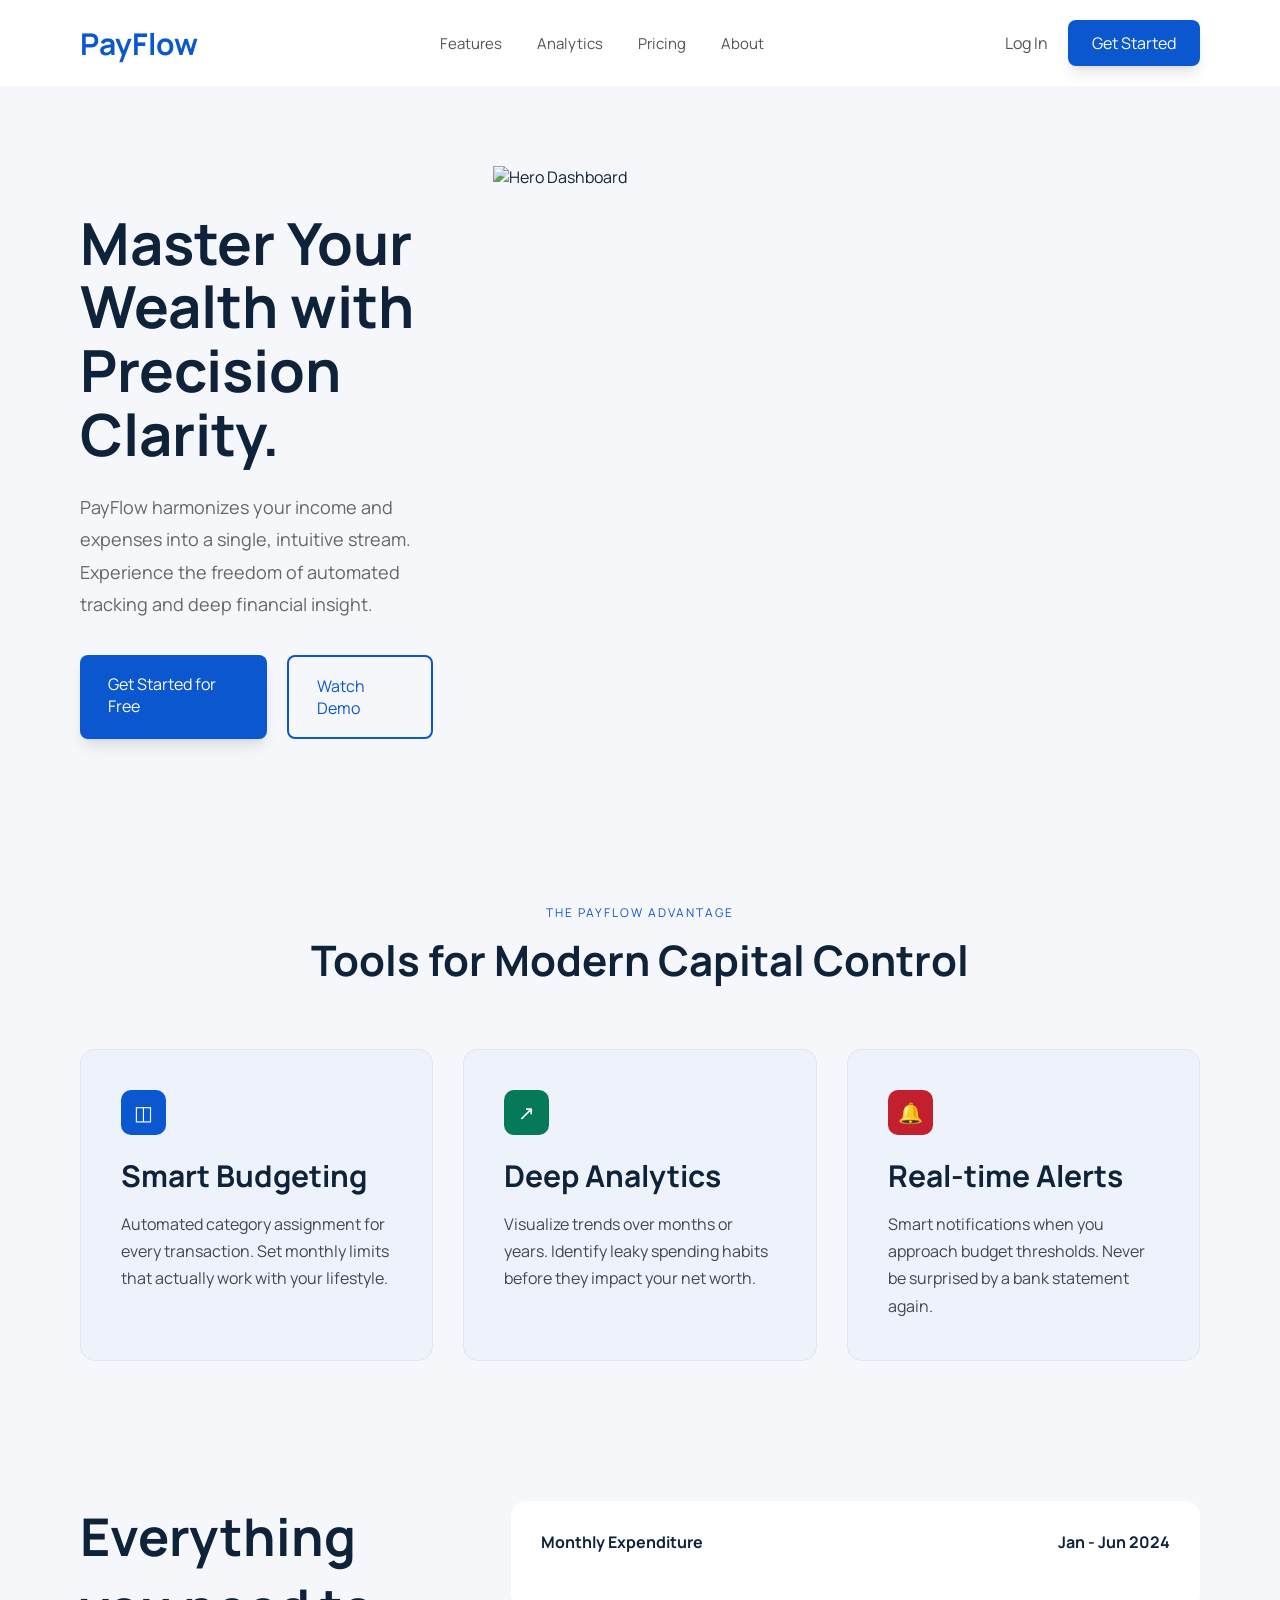
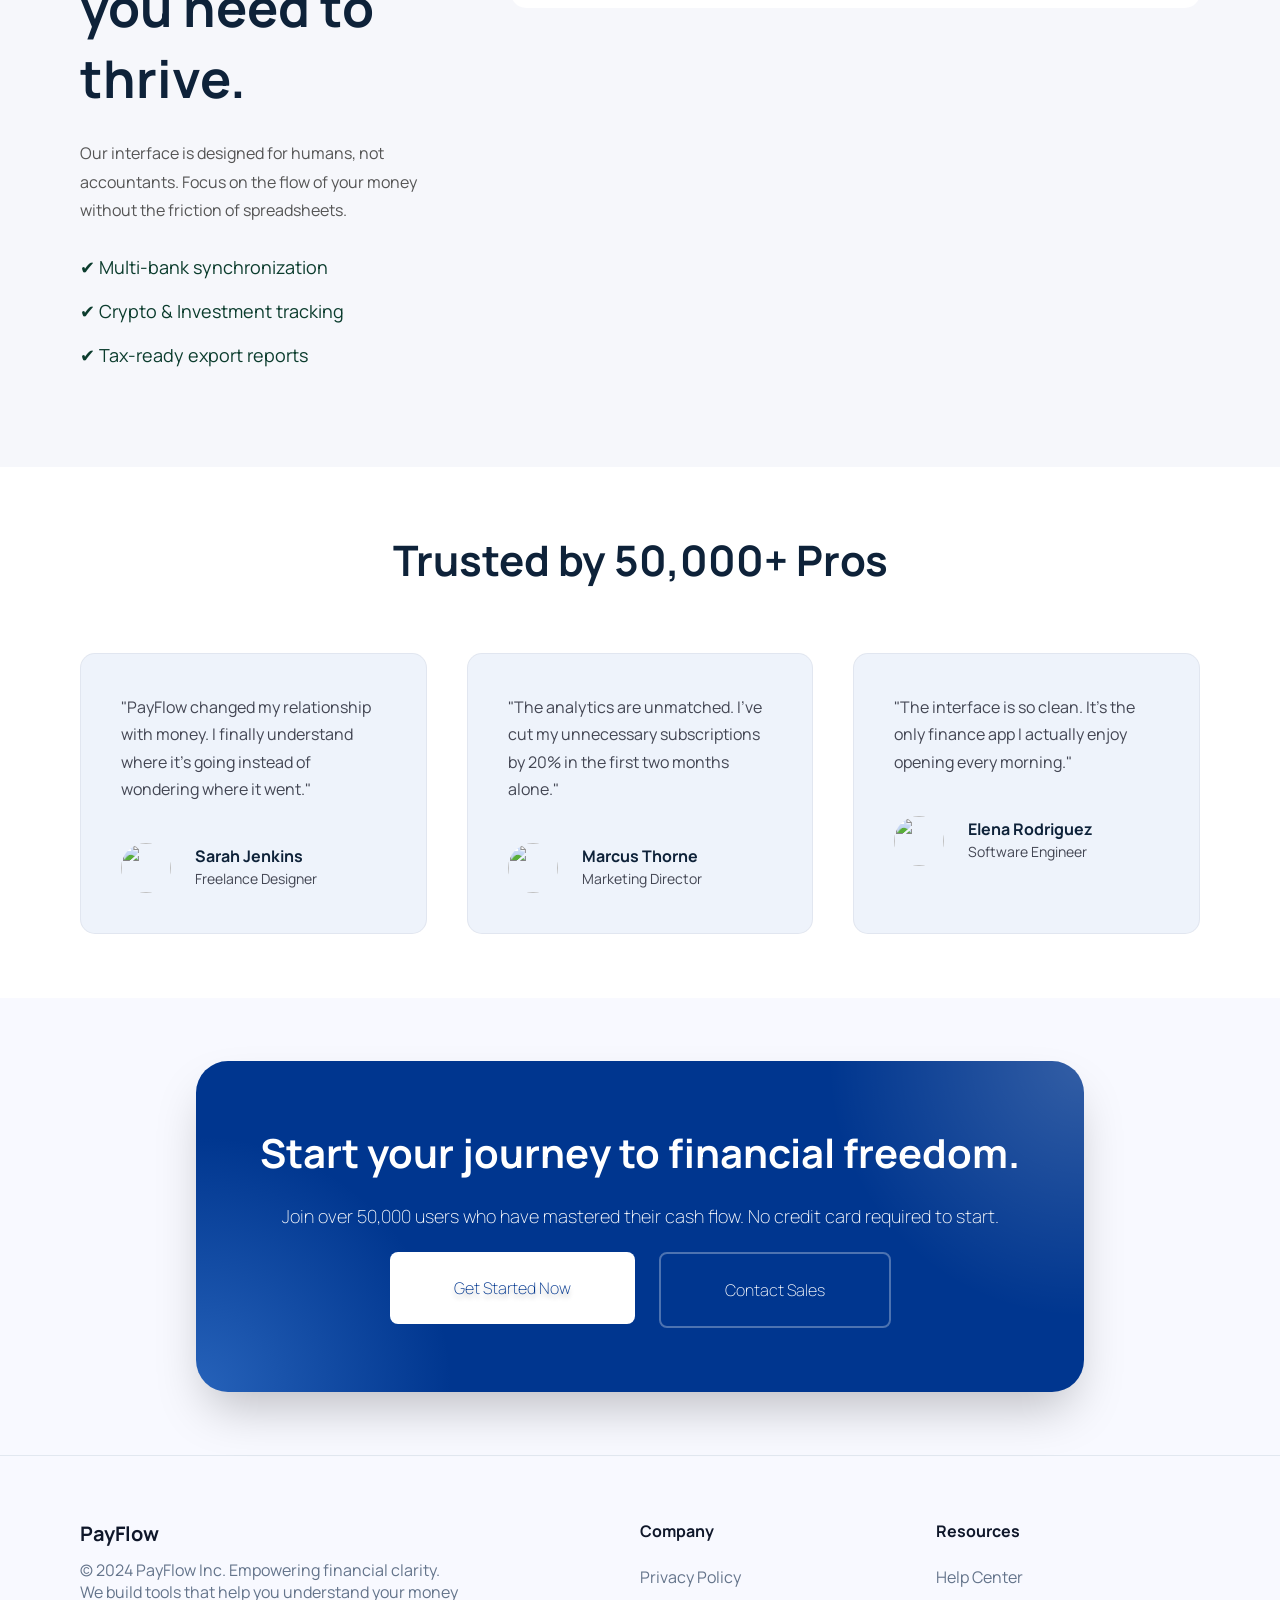
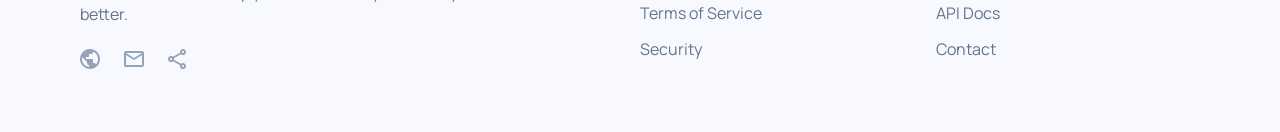
==== index.html @ 1f18a206 "the integration of stock API" ====
<!-- index.html -->
<!doctype html>
<html lang="en">

<head>
    <meta charset="UTF-8" />
    <meta name="viewport" content="width=device-width, initial-scale=1.0" />
    <title>PayFlow</title>
    <link rel="stylesheet" href="style.css" />

    <link rel="preconnect" href="https://fonts.googleapis.com" />
    <link rel="preconnect" href="https://fonts.gstatic.com" crossorigin />
    <link href="https://fonts.googleapis.com/css2?family=Manrope:wght@200..800&display=swap" rel="stylesheet" />
</head>

<body>
    <!-- ================= NAVBAR ================= -->
    <header class="navbar">
        <div class="logo">PayFlow</div>

        <nav class="nav-links">
            <a href="#">Features</a>
            <a href="#">Analytics</a>
            <a href="#">Pricing</a>
            <a href="#">About</a>
        </nav>

        <div class="nav-btns">
            <a href="#" class="login">Log In</a>
            <a href="#" class="btn-primary">Get Started</a>
        </div>
    </header>

    <!-- ================= HERO SECTION ================= -->
    <section class="hero">
        <div class="hero-text">
            <h1>Master Your Wealth with Precision Clarity.</h1>

            <p>
                PayFlow harmonizes your income and expenses into a single, intuitive
                stream. Experience the freedom of automated tracking and deep
                financial insight.
            </p>

            <div class="hero-buttons">
                <a href="#" class="btn-primary large">Get Started for Free</a>
                <a href="#" class="btn-outline large">Watch Demo</a>
            </div>
        </div>
        <img src="./assets/Hero-card.png" alt="Hero Dashboard" />
        <!-- <div class="hero-card">
        <img src="Hero-card.png" alt="Hero Dashboard" />
      </div> -->
    </section>

    <!-- ================= FEATURES ================= -->
    <section class="features-title">
        <p>THE PAYFLOW ADVANTAGE</p>
        <h2>Tools for Modern Capital Control</h2>
    </section>

    <section class="features">
        <div class="card">
            <div class="icon blue">◫</div>
            <h3>Smart Budgeting</h3>
            <p>
                Automated category assignment for every transaction. Set monthly
                limits that actually work with your lifestyle.
            </p>
        </div>

        <div class="card">
            <div class="icon green">↗</div>
            <h3>Deep Analytics</h3>
            <p>
                Visualize trends over months or years. Identify leaky spending habits
                before they impact your net worth.
            </p>
        </div>

        <div class="card">
            <div class="icon red">🔔</div>
            <h3>Real-time Alerts</h3>
            <p>
                Smart notifications when you approach budget thresholds. Never be
                surprised by a bank statement again.
            </p>
        </div>
    </section>

    <!-- ================= DASHBOARD SECTION ================= -->
    <section class="dashboard-section">
        <div class="left-text">
            <h2>Everything you need to thrive.</h2>

            <p>
                Our interface is designed for humans, not accountants. Focus on the
                flow of your money without the friction of spreadsheets.
            </p>

            <ul>
                <li>✔ Multi-bank synchronization</li>
                <li>✔ Crypto & Investment tracking</li>
                <li>✔ Tax-ready export reports</li>
            </ul>
        </div>

        <div class="right-dashboard">

            <div class="chart-card">

                <div class="chart-header">
                    <span>Monthly Expenditure</span>
                    <span>Jan - Jun 2024</span>
                </div>

                <div id="chart"></div>

            </div>

        </div>

        <!-- <div class="bottom-cards">
            <div class="mini-card">
                <h4>BUDGETS</h4>

                <p>Housing <span>85%</span></p>
                <div class="progress">
                    <div class="fill blue-fill"></div>
                </div>

                <p>Leisure <span>42%</span></p>
                <div class="progress">
                    <div class="fill green-fill"></div>
                </div>
            </div>

            <div class="mini-card">
                <h4>RECENT</h4>

                <p>Apple Store <span class="red-text">-$12.99</span></p>
                <p>Whole Foods <span class="red-text">-$84.20</span></p>
                <p>Salary Deposit <span class="green-text">+$4,200</span></p>
            </div>
        </div>
        </div> -->
    </section>

    <!-- ================= GOODNEWS'S CODE GOES HERE================= -->

    <!-- ================= TESTIMONIAL ================= -->
    <section class="testimonials">
        <h2>Trusted by 50,000+ Pros</h2>
        <div class="testimonials-container">
            <div class="card testimonial">
                <p>
                    "PayFlow changed my relationship with money. I finally understand
                    where it's going instead of wondering where it went."
                </p>
                <div class="author">
                    <img src="./assets/review1.png" alt="" />
                    <div class="author-name">
                        <h6>Sarah Jenkins</h6>
                        <p>Freelance Designer</p>
                    </div>
                </div>
            </div>
            <div class="card testimonial">
                <p>
                    "The analytics are unmatched. I've cut my unnecessary subscriptions
                    by 20% in the first two months alone."
                </p>
                <div class="author">
                    <img src="./assets/review2.png" alt="" />
                    <div class="author-name">
                        <h6>Marcus Thorne</h6>
                        <p>Marketing Director</p>
                    </div>
                </div>
            </div>
            <div class="card testimonial">
                <p>
                    "The interface is so clean. It's the only finance app I actually
                    enjoy opening every morning."
                </p>
                <div class="author">
                    <img src="./assets/review3.png" alt="" />
                    <div class="author-name">
                        <h6>Elena Rodriguez</h6>
                        <p>Software Engineer</p>
                    </div>
                </div>
            </div>
        </div>
    </section>

    <!-- ================= TIMOTHY'S CODE ================= -->

    <!-- ================= FINAL CTA ================= -->
    <section class="final-cta">
        <div class="cta-container">
            <h4 class="main">Start your journey to financial freedom.</h4>
            <p>
                Join over 50,000 users who have mastered their cash flow. No credit
                card required to start.
            </p>
            <div class="cta-buttons">
                <a href="#" class="btn-white">Get Started Now</a>
                <a href="#" class="btn-outline">Contact Sales</a>
            </div>
        </div>
    </section>

    <footer>
        <div class="payflow">
            <h6>PayFlow</h6>
            <p>
                © 2024 PayFlow Inc. Empowering financial clarity. We build tools that
                help you understand your money better.
            </p>
            <div class="socials">
                <svg class="globe" width="20" height="20" viewBox="0 0 20 20" fill="none"
                    xmlns="http://www.w3.org/2000/svg">
                    <path
                        d="M10 20C8.61667 20 7.31667 19.7375 6.1 19.2125C4.88333 18.6875 3.825 17.975 2.925 17.075C2.025 16.175 1.3125 15.1167 0.7875 13.9C0.2625 12.6833 0 11.3833 0 10C0 8.61667 0.2625 7.31667 0.7875 6.1C1.3125 4.88333 2.025 3.825 2.925 2.925C3.825 2.025 4.88333 1.3125 6.1 0.7875C7.31667 0.2625 8.61667 0 10 0C11.3833 0 12.6833 0.2625 13.9 0.7875C15.1167 1.3125 16.175 2.025 17.075 2.925C17.975 3.825 18.6875 4.88333 19.2125 6.1C19.7375 7.31667 20 8.61667 20 10C20 11.3833 19.7375 12.6833 19.2125 13.9C18.6875 15.1167 17.975 16.175 17.075 17.075C16.175 17.975 15.1167 18.6875 13.9 19.2125C12.6833 19.7375 11.3833 20 10 20ZM9 17.95V16C8.45 16 7.97917 15.8042 7.5875 15.4125C7.19583 15.0208 7 14.55 7 14V13L2.2 8.2C2.15 8.5 2.10417 8.8 2.0625 9.1C2.02083 9.4 2 9.7 2 10C2 12.0167 2.6625 13.7833 3.9875 15.3C5.3125 16.8167 6.98333 17.7 9 17.95ZM15.9 15.4C16.5833 14.65 17.1042 13.8125 17.4625 12.8875C17.8208 11.9625 18 11 18 10C18 8.36667 17.5458 6.875 16.6375 5.525C15.7292 4.175 14.5167 3.2 13 2.6V3C13 3.55 12.8042 4.02083 12.4125 4.4125C12.0208 4.80417 11.55 5 11 5H9V7C9 7.28333 8.90417 7.52083 8.7125 7.7125C8.52083 7.90417 8.28333 8 8 8H6V10H12C12.2833 10 12.5208 10.0958 12.7125 10.2875C12.9042 10.4792 13 10.7167 13 11V14H14C14.4333 14 14.825 14.1292 15.175 14.3875C15.525 14.6458 15.7667 14.9833 15.9 15.4Z"
                        fill="#94A3B8" />
                </svg>
                <svg class="mail" width="20" height="16" viewBox="0 0 20 16" fill="none"
                    xmlns="http://www.w3.org/2000/svg">
                    <path
                        d="M2 16C1.45 16 0.979167 15.8042 0.5875 15.4125C0.195833 15.0208 0 14.55 0 14V2C0 1.45 0.195833 0.979167 0.5875 0.5875C0.979167 0.195833 1.45 0 2 0H18C18.55 0 19.0208 0.195833 19.4125 0.5875C19.8042 0.979167 20 1.45 20 2V14C20 14.55 19.8042 15.0208 19.4125 15.4125C19.0208 15.8042 18.55 16 18 16H2ZM10 9L2 4V14H18V4L10 9ZM10 7L18 2H2L10 7ZM2 4V2V4V14V4Z"
                        fill="#94A3B8" />
                </svg>
                <svg class="share" width="18" height="20" viewBox="0 0 18 20" fill="none"
                    xmlns="http://www.w3.org/2000/svg">
                    <path
                        d="M15 20C14.1667 20 13.4583 19.7083 12.875 19.125C12.2917 18.5417 12 17.8333 12 17C12 16.9 12.025 16.6667 12.075 16.3L5.05 12.2C4.78333 12.45 4.475 12.6458 4.125 12.7875C3.775 12.9292 3.4 13 3 13C2.16667 13 1.45833 12.7083 0.875 12.125C0.291667 11.5417 0 10.8333 0 10C0 9.16667 0.291667 8.45833 0.875 7.875C1.45833 7.29167 2.16667 7 3 7C3.4 7 3.775 7.07083 4.125 7.2125C4.475 7.35417 4.78333 7.55 5.05 7.8L12.075 3.7C12.0417 3.58333 12.0208 3.47083 12.0125 3.3625C12.0042 3.25417 12 3.13333 12 3C12 2.16667 12.2917 1.45833 12.875 0.875C13.4583 0.291667 14.1667 0 15 0C15.8333 0 16.5417 0.291667 17.125 0.875C17.7083 1.45833 18 2.16667 18 3C18 3.83333 17.7083 4.54167 17.125 5.125C16.5417 5.70833 15.8333 6 15 6C14.6 6 14.225 5.92917 13.875 5.7875C13.525 5.64583 13.2167 5.45 12.95 5.2L5.925 9.3C5.95833 9.41667 5.97917 9.52917 5.9875 9.6375C5.99583 9.74583 6 9.86667 6 10C6 10.1333 5.99583 10.2542 5.9875 10.3625C5.97917 10.4708 5.95833 10.5833 5.925 10.7L12.95 14.8C13.2167 14.55 13.525 14.3542 13.875 14.2125C14.225 14.0708 14.6 14 15 14C15.8333 14 16.5417 14.2917 17.125 14.875C17.7083 15.4583 18 16.1667 18 17C18 17.8333 17.7083 18.5417 17.125 19.125C16.5417 19.7083 15.8333 20 15 20ZM15 18C15.2833 18 15.5208 17.9042 15.7125 17.7125C15.9042 17.5208 16 17.2833 16 17C16 16.7167 15.9042 16.4792 15.7125 16.2875C15.5208 16.0958 15.2833 16 15 16C14.7167 16 14.4792 16.0958 14.2875 16.2875C14.0958 16.4792 14 16.7167 14 17C14 17.2833 14.0958 17.5208 14.2875 17.7125C14.4792 17.9042 14.7167 18 15 18ZM3 11C3.28333 11 3.52083 10.9042 3.7125 10.7125C3.90417 10.5208 4 10.2833 4 10C4 9.71667 3.90417 9.47917 3.7125 9.2875C3.52083 9.09583 3.28333 9 3 9C2.71667 9 2.47917 9.09583 2.2875 9.2875C2.09583 9.47917 2 9.71667 2 10C2 10.2833 2.09583 10.5208 2.2875 10.7125C2.47917 10.9042 2.71667 11 3 11ZM15 4C15.2833 4 15.5208 3.90417 15.7125 3.7125C15.9042 3.52083 16 3.28333 16 3C16 2.71667 15.9042 2.47917 15.7125 2.2875C15.5208 2.09583 15.2833 2 15 2C14.7167 2 14.4792 2.09583 14.2875 2.2875C14.0958 2.47917 14 2.71667 14 3C14 3.28333 14.0958 3.52083 14.2875 3.7125C14.4792 3.90417 14.7167 4 15 4Z"
                        fill="#94A3B8" />
                </svg>
            </div>
        </div>
        <div class="company links">
            <h6>Company</h6>
            <ul>
                <li>Privacy Policy</li>
                <li>Terms of Service</li>
                <li>Security</li>
            </ul>
        </div>
        <div class="resources links">
            <h6>Resources</h6>
            <ul>
                <li>Help Center</li>
                <li>API Docs</li>
                <li>Contact</li>
            </ul>
        </div>
    </footer>
    <script src="https://unpkg.com/lightweight-charts@4.2.0/dist/lightweight-charts.standalone.production.js"></script>
    <script src="script.js"></script>
</body>

</html>
---- style.css ----
/* style.css */

* {
  margin: 0;
  padding: 0;
  box-sizing: border-box;
}

body {
  font-family: "Manrope", sans-serif;
  background: #f6f7fb;
  color: #0e2239;
}

h2 {
  font-size: 42px;
}

/* ================= NAVBAR ================= */
.navbar {
  width: 100%;
  padding: 20px 80px;
  background: #fff;
  display: flex;
  justify-content: space-between;
  align-items: center;
  height: 25%;
}

.logo {
  font-size: 30px;
  font-weight: bold;
  color: #0b57d0;
}

.nav-links {
  display: flex;
  gap: 35px;
}

.nav-links a {
  text-decoration: none;
  color: #555;
  font-size: 15px;
}

.nav-btns {
  display: flex;
  gap: 20px;
  align-items: center;
}

.login {
  text-decoration: none;
  color: #555;
}

.btn-primary {
  background: #0b57d0;
  color: #fff;
  text-decoration: none;
  padding: 12px 24px;
  border-radius: 8px;
  box-shadow:
    0px 10px 15px -3px rgba(0, 0, 0, 0.1),
    0px 4px 6px -4px rgba(0, 0, 0, 0.1);
}

.btn-outline {
  border: 2px solid #0b57d0;
  color: #0b57d0;
  text-decoration: none;
  padding: 12px 24px;
  border-radius: 8px;
}

.large {
  padding: 18px 28px;
}

/* ================= HERO ================= */
.hero {
  padding: 80px;
  display: flex;
  justify-content: space-between;
  align-items: center;
  gap: 60px;
}

.hero-text {
  width: 50%;
}

.hero-text h1 {
  font-size: 58px;
  line-height: 1.1;
  margin-bottom: 25px;
}

.hero-text p {
  color: #666;
  font-size: 18px;
  line-height: 1.8;
  margin-bottom: 35px;
}

.hero-buttons {
  display: flex;
  gap: 20px;
}

.hero-card {
  width: 620px;
  height: 620px;
  border-radius: 18px;
  overflow: hidden; /* important */
}

.hero img {
  width: 100%;
  height: 618px;
  /*object-fit: cover;  makes image fill perfectly */
  object-fit: contain;
  display: block;
}

/* ================= FEATURES ================= */
.features-title {
  text-align: center;
  margin-top: 40px;
}

.features-title p {
  color: #0b57d0;
  font-size: 12px;
  letter-spacing: 2px;
  margin-bottom: 10px;
}

.features-title h2 {
  font-size: 42px;
}

.features {
  display: flex;
  gap: 30px;
  padding: 60px 80px;
}

.card {
  flex: 1;
  background: #eef3fb;
  padding: 40px;
  border: 1px solid rgb(195, 198, 213, 0.3);
  border-radius: 15px;
}

.icon {
  width: 45px;
  height: 45px;
  border-radius: 10px;
  display: flex;
  justify-content: center;
  align-items: center;
  color: #fff;
  font-size: 20px;
  margin-bottom: 20px;
}

.blue {
  background: #0b57d0;
}
.green {
  background: #067a58;
}
.red {
  background: #c21f2f;
}

.card h3 {
  font-size: 30px;
  margin-bottom: 15px;
}

.card p {
  color: #434653;
  line-height: 1.7;
}

/* ================= DASHBOARD SECTION ================= */
.dashboard-section {
  display: flex;
  gap: 60px;
  padding: 80px;
}

.left-text {
  width: 35%;
}

.left-text h2 {
  font-size: 52px;
  margin-bottom: 25px;
}

.left-text p {
  color: #555;
  line-height: 1.8;
  margin-bottom: 30px;
}

.left-text ul {
  list-style: none;
}

.left-text li {
  margin-bottom: 20px;
  color: #0b3c2d;
  font-size: 18px;
}

.right-dashboard {
  width: 65%;
}

.chart-card {
  background: white;
  padding: 30px;
  border-radius: 15px;
  margin-bottom: 25px;
}

.chart-header {
  display: flex;
  justify-content: space-between;
  margin-bottom: 25px;
  font-weight: bold;
}

.chart-card img {
  width: 100%;
  height: 192px;
  border-radius: 8px;
  object-fit: cover;
}

/* .chart-box {
  height: 260px;
  border-radius: 12px;
  background: linear-gradient(135deg, #03111f, #0b223a);
} */

.bottom-cards {
  display: flex;
  gap: 20px;
}

.mini-card {
  flex: 1;
  background: #fff;
  padding: 25px;
  border-radius: 15px;
}

.mini-card h4 {
  color: #666;
  margin-bottom: 20px;
}

.mini-card p {
  margin-bottom: 15px;
  display: flex;
  justify-content: space-between;
}

.progress {
  width: 100%;
  height: 8px;
  background: #dbeafe;
  border-radius: 10px;
  margin-bottom: 20px;
}

.fill {
  height: 100%;
  border-radius: 10px;
}

.blue-fill {
  width: 85%;
  background: #0b57d0;
}

.green-fill {
  width: 42%;
  background: #067a58;
}

.red-text {
  color: #d10000;
}

.green-text {
  color: #067a58;
}

/* ================= TESTIMONIALS SECTION ================= */
.testimonials {
  display: flex;
  background: white;
  gap: 64px;
  padding: 64px 80px;
  flex-direction: column;
  justify-content: center;
  align-items: center;
}

.testimonials-container {
  display: flex;
  gap: 40px;
}

.testimonial {
  display: flex;
  flex-direction: column;
  gap: 40px;
}
.author {
  display: flex;
  gap: 24px;
  align-items: center;
}

.author h6 {
  font-size: 16px;
}

.author p {
  font-size: 14px;
}

.author img {
  border-radius: 50%;
  width: 50px;
  height: 50px;
  object-fit: cover;
}

/* ================= FINAL CTA ================= */

.final-cta {
  display: flex;
  background: #f8f9ff;
  gap: 30px;
  padding: 63.3px 80px;
  /* flex-direction: column; */
  justify-content: center;
  align-items: center;
}

.cta-container {
  display: flex;
  flex-direction: column;
  background:
    radial-gradient(256px circle at top right, #ffffff33, transparent),
    radial-gradient(256px circle at bottom left, #60a5fa66, transparent),
    #00368f;

  padding: 64px;
  border-radius: 32px;
  gap: 24px;
  color: white;
  justify-content: center;
  align-items: center;
  text-align: center;
  box-shadow: 0px 25px 50px -12px rgba(0, 0, 0, 0.25);
}

.cta-container h4 {
  font-size: 40px;
}
.cta-container p {
  font-size: 18px;
  font-weight: lighter;
}
.cta-buttons {
  display: flex;
  gap: 24px;
  font-weight: 100;
}
.cta-buttons a {
  width: fit-content;
  height: fit-content;
  padding: 25px 64px;
  text-decoration: none;
  border-radius: 8px;
  font-size: 16px;
}

.cta-buttons .btn-white {
  background: #ffffff;
  color: #00368f;
  text-shadow: 0 4px 4px rgba(0, 0, 0, 0.25);
}

.cta-buttons .btn-outline {
  border: 2px solid rgb(255, 255, 255, 0.3);
  color: white;
}

footer {
  display: grid;
  background: #f8f9ff;
  grid-template-columns: 2fr 1fr 1fr;
  gap: 32px;
  padding: 63.3px 80px;
  /* flex-direction: column; */
  justify-content: center;
  /* align-items: center; */
  /* justify-items: center; */
  border-top: 1px solid #e2e8f0;
}

footer div {
  display: flex;
  flex-direction: column;
}

footer div h6 {
  color: #0f172a;
  font-size: 16px;
}

footer div p {
  color: #64748b;
}

footer .payflow {
  gap: 12px;
}
footer .payflow h6 {
  font-size: 20px;
}

footer .payflow p {
  max-width: 384px;
}

footer .payflow .socials {
  flex-direction: row;
  /* justify-content: center; */
  align-items: center;
  margin-top: 12px;
  gap: 24px;
}

footer .links h6 {
  margin-bottom: 24px;
}

footer .links ul {
  display: flex;
  flex-direction: column;
  list-style: none;
  color: #64748b;
  gap: 14px;
}

/* ================= RESPONSIVE ================= */
@media (max-width: 992px) {
  .hero,
  .features,
  .dashboard-section,
  .bottom-cards,
  .testimonials-container,
  .cta-buttons {
    flex-direction: column;
  }

  .cta-buttons a {
    padding: 20px 30px;
  }

  .hero img {
    height: auto;
  }
  .hero-text,
  .left-text,
  .right-dashboard {
    width: 100%;
  }

  .hero-card {
    width: 100%;
  }

  .navbar {
    flex-direction: column;
    gap: 20px;
  }

  .nav-links {
    flex-wrap: wrap;
    justify-content: center;
  }

  footer {
    grid-template-columns: 1fr;
  }
}
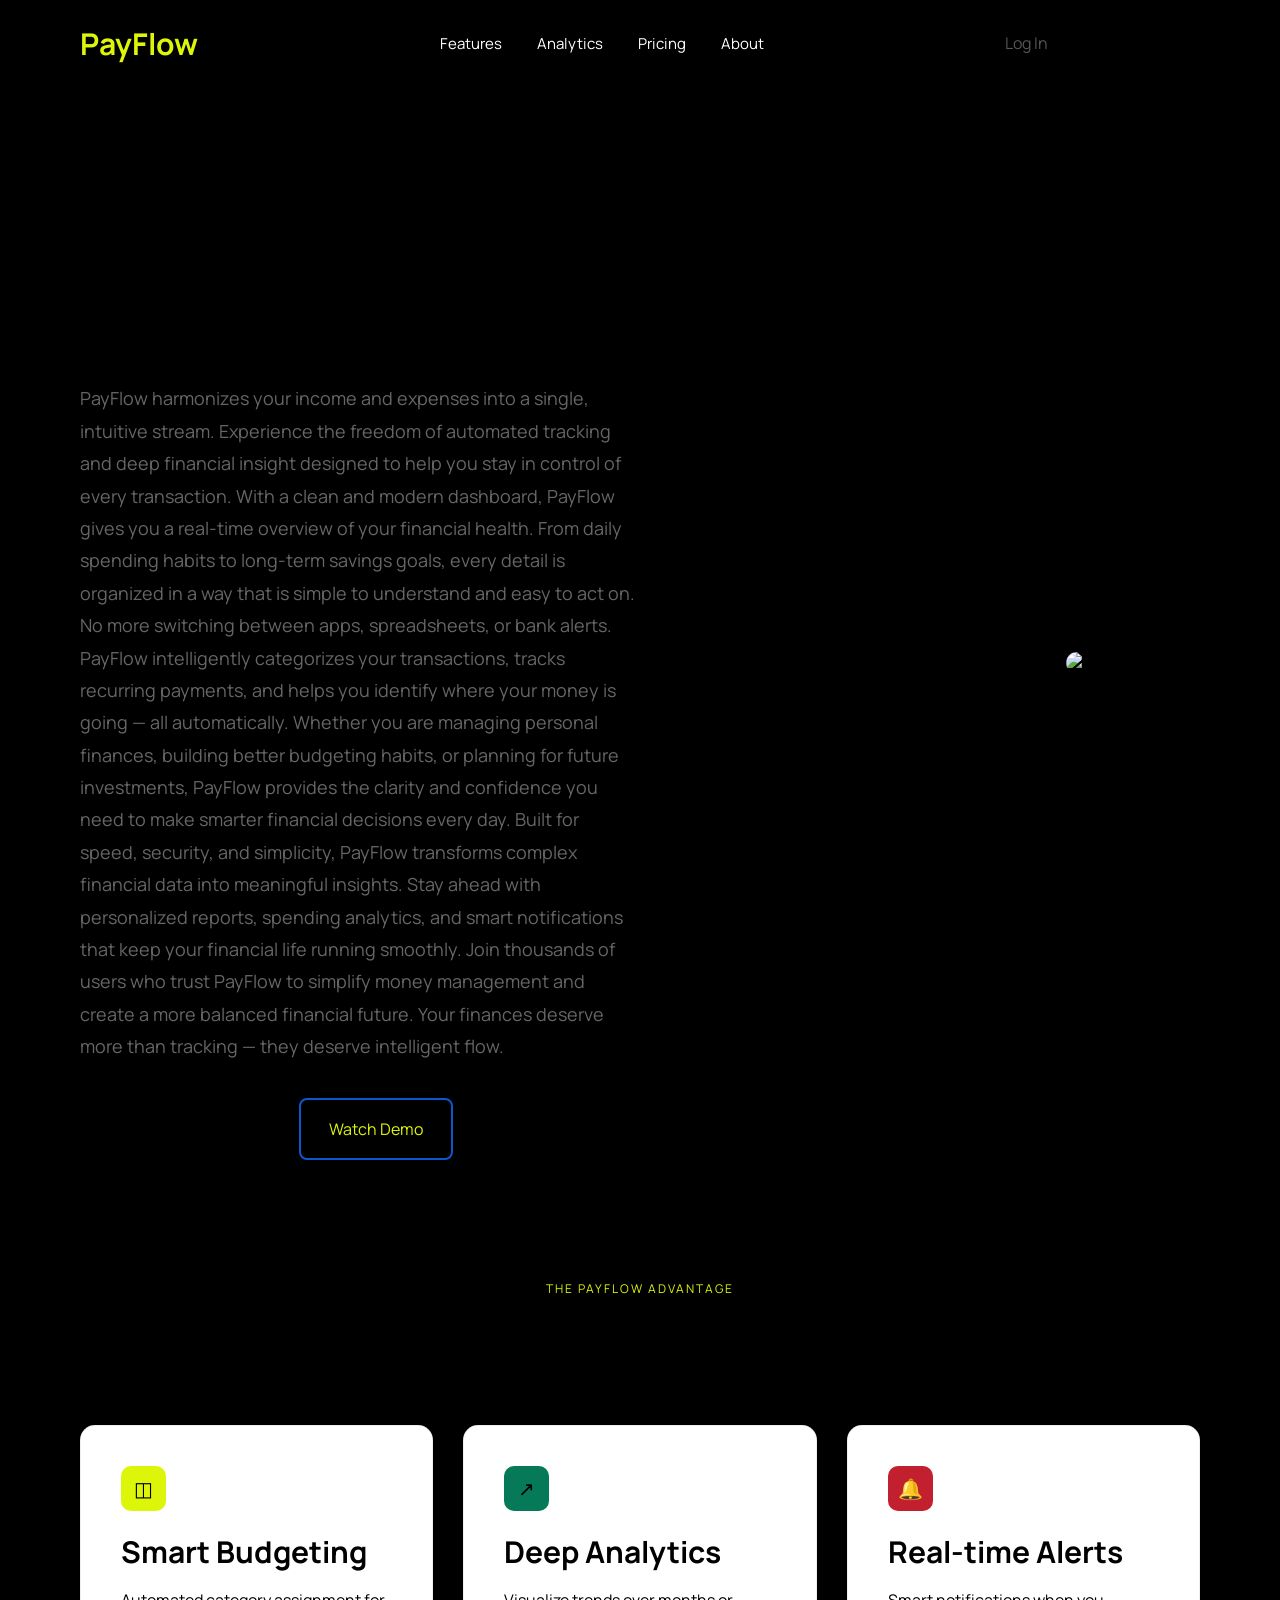
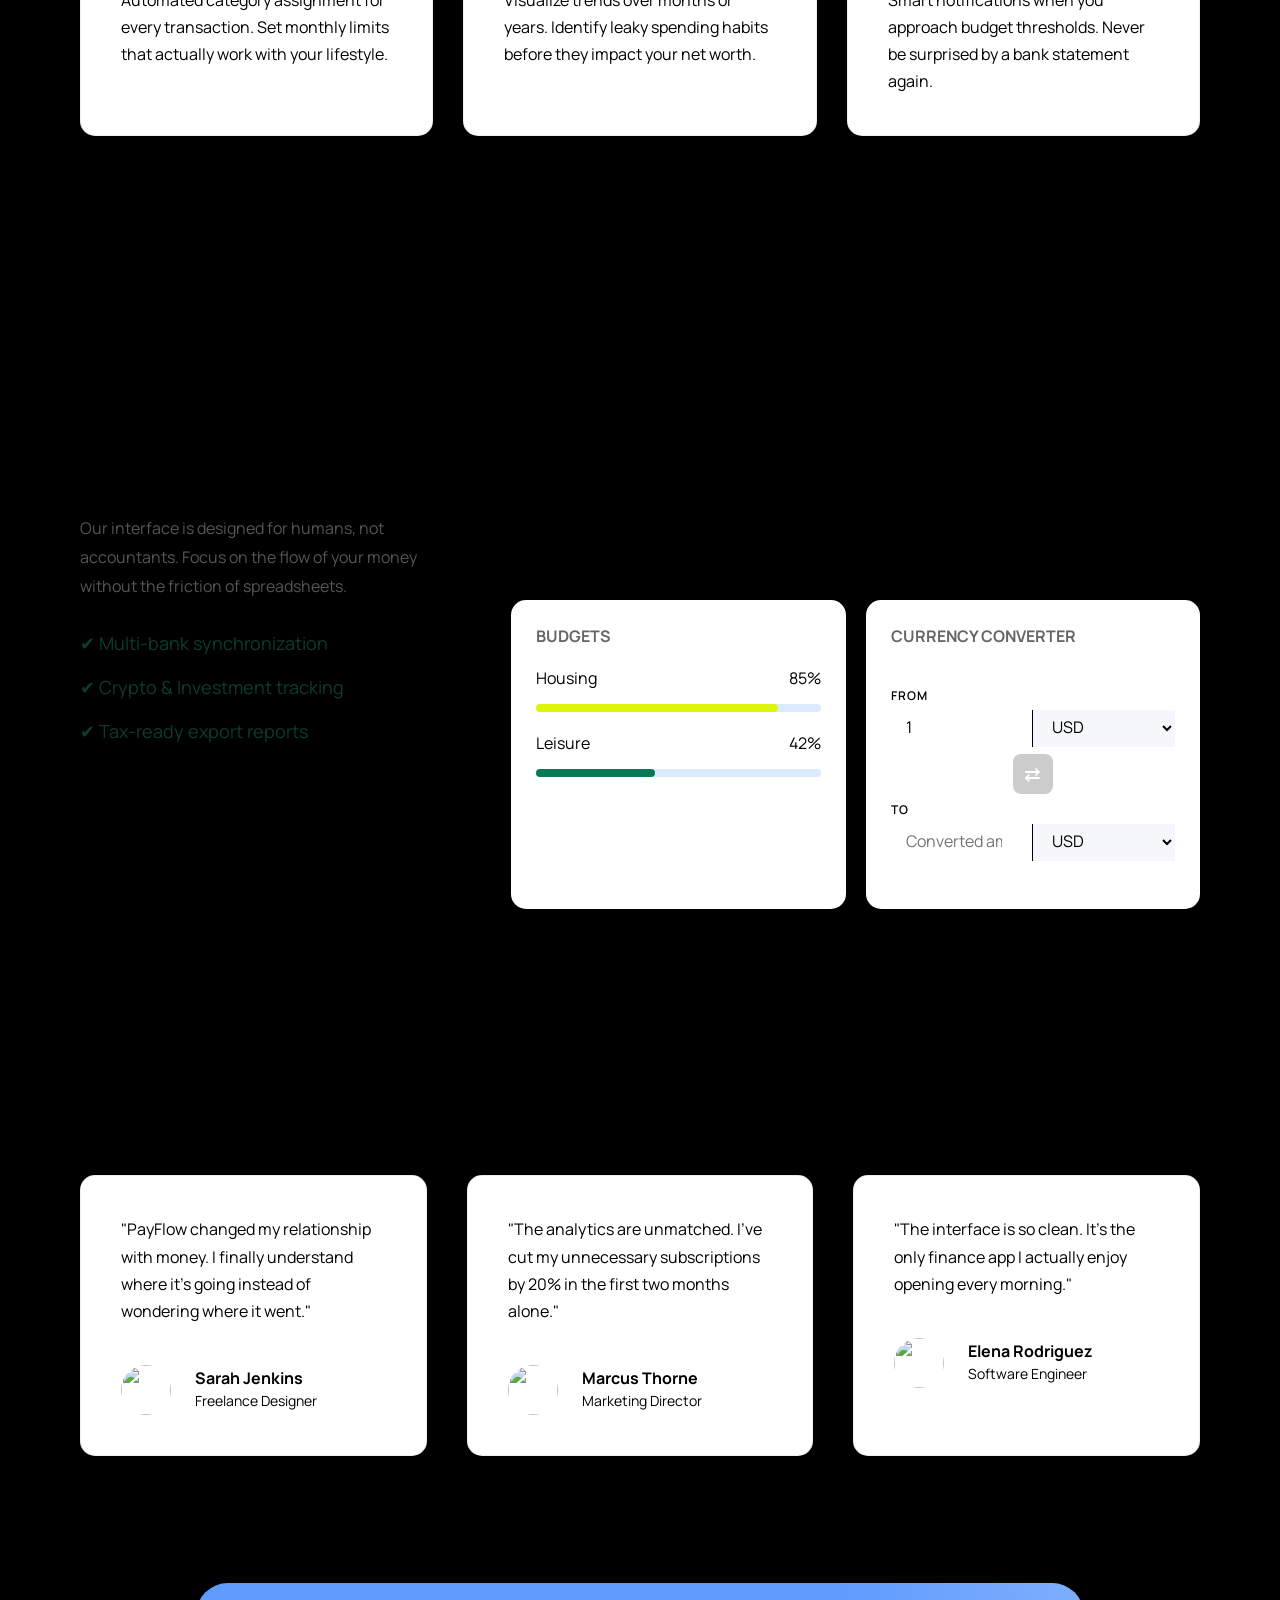
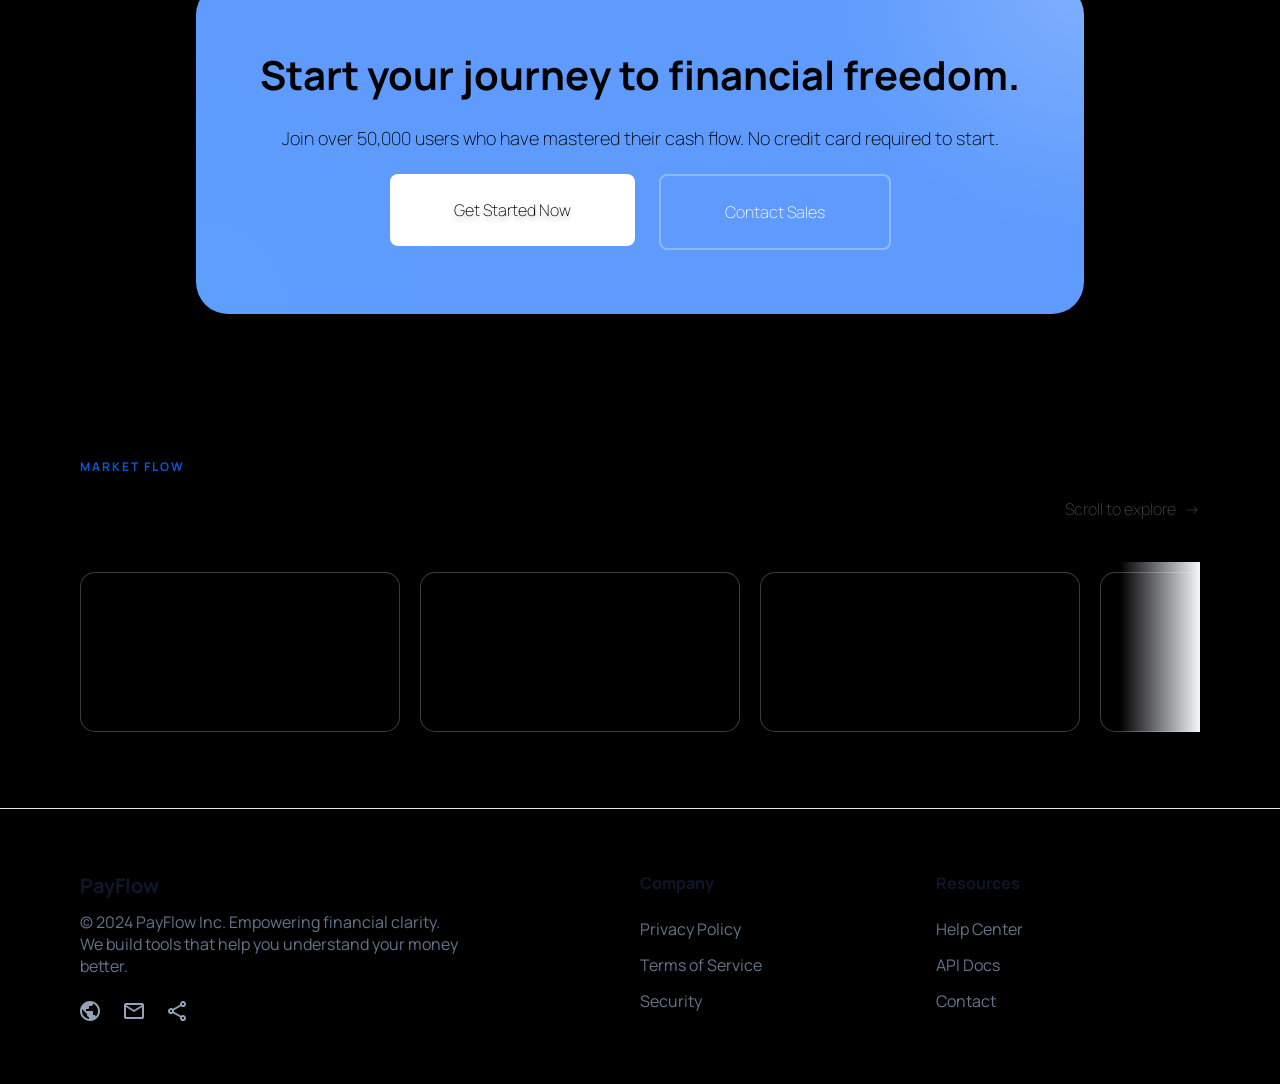
==== commit d1b8be2a: "Merge 025249e2715c980bc90655fec2a7c3ec912c2495 into 53db3e7fd52d44d06f3c65c3d8b1ef7b03506a81" ====
--- a/index.html
+++ b/index.html
@@ -1,263 +1,348 @@
 <!-- index.html -->
 <!doctype html>
 <html lang="en">
-
-<head>
+  <head>
     <meta charset="UTF-8" />
     <meta name="viewport" content="width=device-width, initial-scale=1.0" />
     <title>PayFlow</title>
     <link rel="stylesheet" href="style.css" />
-
     <link rel="preconnect" href="https://fonts.googleapis.com" />
     <link rel="preconnect" href="https://fonts.gstatic.com" crossorigin />
-    <link href="https://fonts.googleapis.com/css2?family=Manrope:wght@200..800&display=swap" rel="stylesheet" />
-</head>
-
-<body>
+    <link
+      href="https://fonts.googleapis.com/css2?family=Manrope:wght@200..800&display=swap"
+      rel="stylesheet"
+    />
+    <script src="https://cdn.jsdelivr.net/npm/chart.js"></script>
+  </head>
+  <body>
     <!-- ================= NAVBAR ================= -->
     <header class="navbar">
-        <div class="logo">PayFlow</div>
-
-        <nav class="nav-links">
-            <a href="#">Features</a>
-            <a href="#">Analytics</a>
-            <a href="#">Pricing</a>
-            <a href="#">About</a>
-        </nav>
-
-        <div class="nav-btns">
-            <a href="#" class="login">Log In</a>
-            <a href="#" class="btn-primary">Get Started</a>
-        </div>
+      <div class="logo">PayFlow</div>
+      <nav class="nav-links">
+        <a href="#">Features</a>
+        <a href="#">Analytics</a>
+        <a href="#">Pricing</a>
+        <a href="#">About</a>
+      </nav>
+      <div class="nav-btns">
+        <a href="#" class="login button">Log In</a>
+        <a href="#" class="btn-primary button">Get Started</a>
+      </div>
     </header>
 
     <!-- ================= HERO SECTION ================= -->
     <section class="hero">
-        <div class="hero-text">
-            <h1>Master Your Wealth with Precision Clarity.</h1>
-
-            <p>
-                PayFlow harmonizes your income and expenses into a single, intuitive
-                stream. Experience the freedom of automated tracking and deep
-                financial insight.
-            </p>
-
-            <div class="hero-buttons">
-                <a href="#" class="btn-primary large">Get Started for Free</a>
-                <a href="#" class="btn-outline large">Watch Demo</a>
-            </div>
-        </div>
-        <img src="./assets/Hero-card.png" alt="Hero Dashboard" />
-        <!-- <div class="hero-card">
-        <img src="Hero-card.png" alt="Hero Dashboard" />
-      </div> -->
+      <div class="hero-text">
+        <h1>Master Your Wealth with Precision Clarity.</h1>
+        <p>
+        PayFlow harmonizes your income and expenses into a single, intuitive stream. Experience the freedom of automated tracking and deep financial insight designed to help you stay in control of every transaction.
+With a clean and modern dashboard, PayFlow gives you a real-time overview of your financial health. From daily spending habits to long-term savings goals, every detail is organized in a way that is simple to understand and easy to act on.
+No more switching between apps, spreadsheets, or bank alerts. PayFlow intelligently categorizes your transactions, tracks recurring payments, and helps you identify where your money is going — all automatically.
+Whether you are managing personal finances, building better budgeting habits, or planning for future investments, PayFlow provides the clarity and confidence you need to make smarter financial decisions every day.
+Built for speed, security, and simplicity, PayFlow transforms complex financial data into meaningful insights. Stay ahead with personalized reports, spending analytics, and smart notifications that keep your financial life running smoothly.
+Join thousands of users who trust PayFlow to simplify money management and create a more balanced financial future. Your finances deserve more than tracking — they deserve intelligent flow.
+
+        </p>
+        <div class="hero-buttons">
+          <a href="#" class="btn-primary large button">Get Started for Free</a>
+          <a href="#" class="btn-outline large button">Watch Demo</a>
+        </div>
+      </div>
+      <div class="hero-card-wrapper">
+        <div class="hero-card">
+          <div class="glare"></div>
+          <img src="./assets/Hero-card.png" alt="Hero Dashboard" />
+        </div>
+      </div>
     </section>
 
     <!-- ================= FEATURES ================= -->
     <section class="features-title">
-        <p>THE PAYFLOW ADVANTAGE</p>
-        <h2>Tools for Modern Capital Control</h2>
+      <p>THE PAYFLOW ADVANTAGE</p>
+      <h2>Tools for Modern Capital Control</h2>
     </section>
 
     <section class="features">
-        <div class="card">
-            <div class="icon blue">◫</div>
-            <h3>Smart Budgeting</h3>
-            <p>
-                Automated category assignment for every transaction. Set monthly
-                limits that actually work with your lifestyle.
-            </p>
-        </div>
-
-        <div class="card">
-            <div class="icon green">↗</div>
-            <h3>Deep Analytics</h3>
-            <p>
-                Visualize trends over months or years. Identify leaky spending habits
-                before they impact your net worth.
-            </p>
-        </div>
-
-        <div class="card">
-            <div class="icon red">🔔</div>
-            <h3>Real-time Alerts</h3>
-            <p>
-                Smart notifications when you approach budget thresholds. Never be
-                surprised by a bank statement again.
-            </p>
-        </div>
+      <div class="card reveal delay-1">
+        <div class="icon blue">◫</div>
+        <h3>Smart Budgeting</h3>
+        <p>
+          Automated category assignment for every transaction. Set monthly
+          limits that actually work with your lifestyle.
+        </p>
+      </div>
+      <div class="card reveal delay-2">
+        <div class="icon green">↗</div>
+        <h3>Deep Analytics</h3>
+        <p>
+          Visualize trends over months or years. Identify leaky spending habits
+          before they impact your net worth.
+        </p>
+      </div>
+      <div class="card reveal delay-3">
+        <div class="icon red">🔔</div>
+        <h3>Real-time Alerts</h3>
+        <p>
+          Smart notifications when you approach budget thresholds. Never be
+          surprised by a bank statement again.
+        </p>
+      </div>
     </section>
 
     <!-- ================= DASHBOARD SECTION ================= -->
     <section class="dashboard-section">
-        <div class="left-text">
-            <h2>Everything you need to thrive.</h2>
-
-            <p>
-                Our interface is designed for humans, not accountants. Focus on the
-                flow of your money without the friction of spreadsheets.
-            </p>
-
-            <ul>
-                <li>✔ Multi-bank synchronization</li>
-                <li>✔ Crypto & Investment tracking</li>
-                <li>✔ Tax-ready export reports</li>
-            </ul>
-        </div>
-
-        <div class="right-dashboard">
-
-            <div class="chart-card">
-
-                <div class="chart-header">
-                    <span>Monthly Expenditure</span>
-                    <span>Jan - Jun 2024</span>
+      <div class="left-text">
+        <h2>Everything you need to thrive.</h2>
+        <p>
+          Our interface is designed for humans, not accountants. Focus on the
+          flow of your money without the friction of spreadsheets.
+        </p>
+        <ul>
+          <li>✔ Multi-bank synchronization</li>
+          <li>✔ Crypto & Investment tracking</li>
+          <li>✔ Tax-ready export reports</li>
+        </ul>
+      </div>
+
+      <div class="right-dashboard">
+        <div class="chart-card">
+          <div class="chart-header">
+            <span>Monthly Expenditure</span>
+            <span>Jan - Jun 2024</span>
+          </div>
+          <div class="stock-chart-wrapper">
+            <div id="chart"></div>
+          </div>
+        </div>
+
+        <div class="bottom-cards">
+          <div class="mini-card">
+            <h4>BUDGETS</h4>
+
+            <p>Housing <span>85%</span></p>
+            <div class="progress">
+              <div class="fill blue-fill"></div>
+            </div>
+
+            <p>Leisure <span>42%</span></p>
+            <div class="progress">
+              <div class="fill green-fill"></div>
+            </div>
+          </div>
+
+          <!--CURRENCY CONVERTER-->
+          <div class="mini-card">
+            <h4>CURRENCY CONVERTER</h4>
+
+            <div class="currency-converter">
+              <div class="converter-container">
+                <div class="input-group">
+                  <label>From</label>
+                  <div class="input-wrapper">
+                    <input
+                      type="number"
+                      id="amount"
+                      placeholder="Enter amount"
+                      value="1"
+                    />
+                    <select id="fromCurrency">
+                      <option value="USD">USD</option>
+                      <option value="EUR">EUR</option>
+                      <option value="GBP">GBP</option>
+                      <option value="JPY">JPY</option>
+                      <option value="CAD">CAD</option>
+                      <option value="INR">INR</option>
+                    </select>
+                  </div>
                 </div>
 
-                <div id="chart"></div>
-
-            </div>
-
-        </div>
-
-        <!-- <div class="bottom-cards">
-            <div class="mini-card">
-                <h4>BUDGETS</h4>
-
-                <p>Housing <span>85%</span></p>
-                <div class="progress">
-                    <div class="fill blue-fill"></div>
+                <button class="swap-btn" onclick="swapCurrencies()">⇄</button>
+
+                <div class="input-group">
+                  <label>To</label>
+                  <div class="input-wrapper">
+                    <input
+                      type="number"
+                      id="convertedAmount"
+                      placeholder="Converted amount"
+                      readonly
+                    />
+                    <select id="toCurrency">
+                      <option value="USD">USD</option>
+                      <option value="EUR">EUR</option>
+                      <option value="GBP">GBP</option>
+                      <option value="JPY">JPY</option>
+                      <option value="CAD">CAD</option>
+                      <option value="INR">INR</option>
+                    </select>
+                  </div>
                 </div>
 
-                <p>Leisure <span>42%</span></p>
-                <div class="progress">
-                    <div class="fill green-fill"></div>
-                </div>
-            </div>
-
-            <div class="mini-card">
-                <h4>RECENT</h4>
-
-                <p>Apple Store <span class="red-text">-$12.99</span></p>
-                <p>Whole Foods <span class="red-text">-$84.20</span></p>
-                <p>Salary Deposit <span class="green-text">+$4,200</span></p>
-            </div>
-        </div>
-        </div> -->
-    </section>
-
-    <!-- ================= GOODNEWS'S CODE GOES HERE================= -->
+                <div class="exchange-rate" id="exchangeRate"></div>
+              </div>
+            </div>
+          </div>
+        </div>
+      </div>
+    </section>
 
     <!-- ================= TESTIMONIAL ================= -->
-    <section class="testimonials">
-        <h2>Trusted by 50,000+ Pros</h2>
-        <div class="testimonials-container">
-            <div class="card testimonial">
-                <p>
-                    "PayFlow changed my relationship with money. I finally understand
-                    where it's going instead of wondering where it went."
-                </p>
-                <div class="author">
-                    <img src="./assets/review1.png" alt="" />
-                    <div class="author-name">
-                        <h6>Sarah Jenkins</h6>
-                        <p>Freelance Designer</p>
-                    </div>
-                </div>
-            </div>
-            <div class="card testimonial">
-                <p>
-                    "The analytics are unmatched. I've cut my unnecessary subscriptions
-                    by 20% in the first two months alone."
-                </p>
-                <div class="author">
-                    <img src="./assets/review2.png" alt="" />
-                    <div class="author-name">
-                        <h6>Marcus Thorne</h6>
-                        <p>Marketing Director</p>
-                    </div>
-                </div>
-            </div>
-            <div class="card testimonial">
-                <p>
-                    "The interface is so clean. It's the only finance app I actually
-                    enjoy opening every morning."
-                </p>
-                <div class="author">
-                    <img src="./assets/review3.png" alt="" />
-                    <div class="author-name">
-                        <h6>Elena Rodriguez</h6>
-                        <p>Software Engineer</p>
-                    </div>
-                </div>
-            </div>
-        </div>
-    </section>
-
-    <!-- ================= TIMOTHY'S CODE ================= -->
+    <section class="testimonials reveal delay-1">
+      <h2>Trusted by 50,000+ Pros</h2>
+      <div class="testimonials-container">
+        <div class="card testimonial reveal delay-1">
+          <p>
+            "PayFlow changed my relationship with money. I finally understand
+            where it's going instead of wondering where it went."
+          </p>
+          <div class="author">
+            <img src="./assets/review1.png" alt="" />
+            <div class="author-name">
+              <h6>Sarah Jenkins</h6>
+              <p>Freelance Designer</p>
+            </div>
+          </div>
+        </div>
+        <div class="card testimonial reveal delay-2">
+          <p>
+            "The analytics are unmatched. I've cut my unnecessary subscriptions
+            by 20% in the first two months alone."
+          </p>
+          <div class="author">
+            <img src="./assets/review2.png" alt="" />
+            <div class="author-name">
+              <h6>Marcus Thorne</h6>
+              <p>Marketing Director</p>
+            </div>
+          </div>
+        </div>
+        <div class="card testimonial reveal delay-3">
+          <p>
+            "The interface is so clean. It's the only finance app I actually
+            enjoy opening every morning."
+          </p>
+          <div class="author">
+            <img src="./assets/review3.png" alt="" />
+            <div class="author-name">
+              <h6>Elena Rodriguez</h6>
+              <p>Software Engineer</p>
+            </div>
+          </div>
+        </div>
+      </div>
+    </section>
 
     <!-- ================= FINAL CTA ================= -->
-    <section class="final-cta">
-        <div class="cta-container">
-            <h4 class="main">Start your journey to financial freedom.</h4>
-            <p>
-                Join over 50,000 users who have mastered their cash flow. No credit
-                card required to start.
-            </p>
-            <div class="cta-buttons">
-                <a href="#" class="btn-white">Get Started Now</a>
-                <a href="#" class="btn-outline">Contact Sales</a>
-            </div>
-        </div>
+    <section class="final-cta reveal delay-1">
+      <div class="cta-container">
+        <h4 class="main">Start your journey to financial freedom.</h4>
+        <p>
+          Join over 50,000 users who have mastered their cash flow. No credit
+          card required to start.
+        </p>
+        <div class="cta-buttons">
+          <a href="#" class="btn-white button">Get Started Now</a>
+          <a href="#" class="btn-outline button">Contact Sales</a>
+        </div>
+      </div>
+    </section>
+
+    <!-- ================= FINANCE NEWS SECTION ================= -->
+    <section class="news-section reveal delay-1">
+      <div class="news-header">
+        <div>
+          <p class="news-eyebrow">MARKET FLOW</p>
+          <h2>Latest Financial News</h2>
+        </div>
+        <div class="news-scroll-hint">
+          <span>Scroll to explore</span>
+          <span class="scroll-arrow">→</span>
+        </div>
+      </div>
+      <div class="news-track-wrapper-oga">
+        <div class="news-track-wrapper">
+          <div class="news-track" id="newsTrack">
+            <!-- Cards injected by JS -->
+            <div class="news-skeleton-cards">
+              <div class="news-card skeleton"></div>
+              <div class="news-card skeleton"></div>
+              <div class="news-card skeleton"></div>
+              <div class="news-card skeleton"></div>
+              <div class="news-card skeleton"></div>
+            </div>
+          </div>
+        </div>
+        <div class="news-fade-right"></div>
+      </div>
     </section>
 
     <footer>
-        <div class="payflow">
-            <h6>PayFlow</h6>
-            <p>
-                © 2024 PayFlow Inc. Empowering financial clarity. We build tools that
-                help you understand your money better.
-            </p>
-            <div class="socials">
-                <svg class="globe" width="20" height="20" viewBox="0 0 20 20" fill="none"
-                    xmlns="http://www.w3.org/2000/svg">
-                    <path
-                        d="M10 20C8.61667 20 7.31667 19.7375 6.1 19.2125C4.88333 18.6875 3.825 17.975 2.925 17.075C2.025 16.175 1.3125 15.1167 0.7875 13.9C0.2625 12.6833 0 11.3833 0 10C0 8.61667 0.2625 7.31667 0.7875 6.1C1.3125 4.88333 2.025 3.825 2.925 2.925C3.825 2.025 4.88333 1.3125 6.1 0.7875C7.31667 0.2625 8.61667 0 10 0C11.3833 0 12.6833 0.2625 13.9 0.7875C15.1167 1.3125 16.175 2.025 17.075 2.925C17.975 3.825 18.6875 4.88333 19.2125 6.1C19.7375 7.31667 20 8.61667 20 10C20 11.3833 19.7375 12.6833 19.2125 13.9C18.6875 15.1167 17.975 16.175 17.075 17.075C16.175 17.975 15.1167 18.6875 13.9 19.2125C12.6833 19.7375 11.3833 20 10 20ZM9 17.95V16C8.45 16 7.97917 15.8042 7.5875 15.4125C7.19583 15.0208 7 14.55 7 14V13L2.2 8.2C2.15 8.5 2.10417 8.8 2.0625 9.1C2.02083 9.4 2 9.7 2 10C2 12.0167 2.6625 13.7833 3.9875 15.3C5.3125 16.8167 6.98333 17.7 9 17.95ZM15.9 15.4C16.5833 14.65 17.1042 13.8125 17.4625 12.8875C17.8208 11.9625 18 11 18 10C18 8.36667 17.5458 6.875 16.6375 5.525C15.7292 4.175 14.5167 3.2 13 2.6V3C13 3.55 12.8042 4.02083 12.4125 4.4125C12.0208 4.80417 11.55 5 11 5H9V7C9 7.28333 8.90417 7.52083 8.7125 7.7125C8.52083 7.90417 8.28333 8 8 8H6V10H12C12.2833 10 12.5208 10.0958 12.7125 10.2875C12.9042 10.4792 13 10.7167 13 11V14H14C14.4333 14 14.825 14.1292 15.175 14.3875C15.525 14.6458 15.7667 14.9833 15.9 15.4Z"
-                        fill="#94A3B8" />
-                </svg>
-                <svg class="mail" width="20" height="16" viewBox="0 0 20 16" fill="none"
-                    xmlns="http://www.w3.org/2000/svg">
-                    <path
-                        d="M2 16C1.45 16 0.979167 15.8042 0.5875 15.4125C0.195833 15.0208 0 14.55 0 14V2C0 1.45 0.195833 0.979167 0.5875 0.5875C0.979167 0.195833 1.45 0 2 0H18C18.55 0 19.0208 0.195833 19.4125 0.5875C19.8042 0.979167 20 1.45 20 2V14C20 14.55 19.8042 15.0208 19.4125 15.4125C19.0208 15.8042 18.55 16 18 16H2ZM10 9L2 4V14H18V4L10 9ZM10 7L18 2H2L10 7ZM2 4V2V4V14V4Z"
-                        fill="#94A3B8" />
-                </svg>
-                <svg class="share" width="18" height="20" viewBox="0 0 18 20" fill="none"
-                    xmlns="http://www.w3.org/2000/svg">
-                    <path
-                        d="M15 20C14.1667 20 13.4583 19.7083 12.875 19.125C12.2917 18.5417 12 17.8333 12 17C12 16.9 12.025 16.6667 12.075 16.3L5.05 12.2C4.78333 12.45 4.475 12.6458 4.125 12.7875C3.775 12.9292 3.4 13 3 13C2.16667 13 1.45833 12.7083 0.875 12.125C0.291667 11.5417 0 10.8333 0 10C0 9.16667 0.291667 8.45833 0.875 7.875C1.45833 7.29167 2.16667 7 3 7C3.4 7 3.775 7.07083 4.125 7.2125C4.475 7.35417 4.78333 7.55 5.05 7.8L12.075 3.7C12.0417 3.58333 12.0208 3.47083 12.0125 3.3625C12.0042 3.25417 12 3.13333 12 3C12 2.16667 12.2917 1.45833 12.875 0.875C13.4583 0.291667 14.1667 0 15 0C15.8333 0 16.5417 0.291667 17.125 0.875C17.7083 1.45833 18 2.16667 18 3C18 3.83333 17.7083 4.54167 17.125 5.125C16.5417 5.70833 15.8333 6 15 6C14.6 6 14.225 5.92917 13.875 5.7875C13.525 5.64583 13.2167 5.45 12.95 5.2L5.925 9.3C5.95833 9.41667 5.97917 9.52917 5.9875 9.6375C5.99583 9.74583 6 9.86667 6 10C6 10.1333 5.99583 10.2542 5.9875 10.3625C5.97917 10.4708 5.95833 10.5833 5.925 10.7L12.95 14.8C13.2167 14.55 13.525 14.3542 13.875 14.2125C14.225 14.0708 14.6 14 15 14C15.8333 14 16.5417 14.2917 17.125 14.875C17.7083 15.4583 18 16.1667 18 17C18 17.8333 17.7083 18.5417 17.125 19.125C16.5417 19.7083 15.8333 20 15 20ZM15 18C15.2833 18 15.5208 17.9042 15.7125 17.7125C15.9042 17.5208 16 17.2833 16 17C16 16.7167 15.9042 16.4792 15.7125 16.2875C15.5208 16.0958 15.2833 16 15 16C14.7167 16 14.4792 16.0958 14.2875 16.2875C14.0958 16.4792 14 16.7167 14 17C14 17.2833 14.0958 17.5208 14.2875 17.7125C14.4792 17.9042 14.7167 18 15 18ZM3 11C3.28333 11 3.52083 10.9042 3.7125 10.7125C3.90417 10.5208 4 10.2833 4 10C4 9.71667 3.90417 9.47917 3.7125 9.2875C3.52083 9.09583 3.28333 9 3 9C2.71667 9 2.47917 9.09583 2.2875 9.2875C2.09583 9.47917 2 9.71667 2 10C2 10.2833 2.09583 10.5208 2.2875 10.7125C2.47917 10.9042 2.71667 11 3 11ZM15 4C15.2833 4 15.5208 3.90417 15.7125 3.7125C15.9042 3.52083 16 3.28333 16 3C16 2.71667 15.9042 2.47917 15.7125 2.2875C15.5208 2.09583 15.2833 2 15 2C14.7167 2 14.4792 2.09583 14.2875 2.2875C14.0958 2.47917 14 2.71667 14 3C14 3.28333 14.0958 3.52083 14.2875 3.7125C14.4792 3.90417 14.7167 4 15 4Z"
-                        fill="#94A3B8" />
-                </svg>
-            </div>
-        </div>
-        <div class="company links">
-            <h6>Company</h6>
-            <ul>
-                <li>Privacy Policy</li>
-                <li>Terms of Service</li>
-                <li>Security</li>
-            </ul>
-        </div>
-        <div class="resources links">
-            <h6>Resources</h6>
-            <ul>
-                <li>Help Center</li>
-                <li>API Docs</li>
-                <li>Contact</li>
-            </ul>
-        </div>
+      <div class="payflow">
+        <h6>PayFlow</h6>
+        <p>
+          © 2024 PayFlow Inc. Empowering financial clarity. We build tools that
+          help you understand your money better.
+        </p>
+        <div class="socials">
+          <svg
+            class="globe"
+            width="20"
+            height="20"
+            viewBox="0 0 20 20"
+            fill="none"
+            xmlns="http://www.w3.org/2000/svg"
+          >
+            <path
+              d="M10 20C8.61667 20 7.31667 19.7375 6.1 19.2125C4.88333 18.6875 3.825 17.975 2.925 17.075C2.025 16.175 1.3125 15.1167 0.7875 13.9C0.2625 12.6833 0 11.3833 0 10C0 8.61667 0.2625 7.31667 0.7875 6.1C1.3125 4.88333 2.025 3.825 2.925 2.925C3.825 2.025 4.88333 1.3125 6.1 0.7875C7.31667 0.2625 8.61667 0 10 0C11.3833 0 12.6833 0.2625 13.9 0.7875C15.1167 1.3125 16.175 2.025 17.075 2.925C17.975 3.825 18.6875 4.88333 19.2125 6.1C19.7375 7.31667 20 8.61667 20 10C20 11.3833 19.7375 12.6833 19.2125 13.9C18.6875 15.1167 17.975 16.175 17.075 17.075C16.175 17.975 15.1167 18.6875 13.9 19.2125C12.6833 19.7375 11.3833 20 10 20ZM9 17.95V16C8.45 16 7.97917 15.8042 7.5875 15.4125C7.19583 15.0208 7 14.55 7 14V13L2.2 8.2C2.15 8.5 2.10417 8.8 2.0625 9.1C2.02083 9.4 2 9.7 2 10C2 12.0167 2.6625 13.7833 3.9875 15.3C5.3125 16.8167 6.98333 17.7 9 17.95ZM15.9 15.4C16.5833 14.65 17.1042 13.8125 17.4625 12.8875C17.8208 11.9625 18 11 18 10C18 8.36667 17.5458 6.875 16.6375 5.525C15.7292 4.175 14.5167 3.2 13 2.6V3C13 3.55 12.8042 4.02083 12.4125 4.4125C12.0208 4.80417 11.55 5 11 5H9V7C9 7.28333 8.90417 7.52083 8.7125 7.7125C8.52083 7.90417 8.28333 8 8 8H6V10H12C12.2833 10 12.5208 10.0958 12.7125 10.2875C12.9042 10.4792 13 10.7167 13 11V14H14C14.4333 14 14.825 14.1292 15.175 14.3875C15.525 14.6458 15.7667 14.9833 15.9 15.4Z"
+              fill="#94A3B8"
+            />
+          </svg>
+          <svg
+            class="mail"
+            width="20"
+            height="16"
+            viewBox="0 0 20 16"
+            fill="none"
+            xmlns="http://www.w3.org/2000/svg"
+          >
+            <path
+              d="M2 16C1.45 16 0.979167 15.8042 0.5875 15.4125C0.195833 15.0208 0 14.55 0 14V2C0 1.45 0.195833 0.979167 0.5875 0.5875C0.979167 0.195833 1.45 0 2 0H18C18.55 0 19.0208 0.195833 19.4125 0.5875C19.8042 0.979167 20 1.45 20 2V14C20 14.55 19.8042 15.0208 19.4125 15.4125C19.0208 15.8042 18.55 16 18 16H2ZM10 9L2 4V14H18V4L10 9ZM10 7L18 2H2L10 7ZM2 4V2V4V14V4Z"
+              fill="#94A3B8"
+            />
+          </svg>
+          <svg
+            class="share"
+            width="18"
+            height="20"
+            viewBox="0 0 18 20"
+            fill="none"
+            xmlns="http://www.w3.org/2000/svg"
+          >
+            <path
+              d="M15 20C14.1667 20 13.4583 19.7083 12.875 19.125C12.2917 18.5417 12 17.8333 12 17C12 16.9 12.025 16.6667 12.075 16.3L5.05 12.2C4.78333 12.45 4.475 12.6458 4.125 12.7875C3.775 12.9292 3.4 13 3 13C2.16667 13 1.45833 12.7083 0.875 12.125C0.291667 11.5417 0 10.8333 0 10C0 9.16667 0.291667 8.45833 0.875 7.875C1.45833 7.29167 2.16667 7 3 7C3.4 7 3.775 7.07083 4.125 7.2125C4.475 7.35417 4.78333 7.55 5.05 7.8L12.075 3.7C12.0417 3.58333 12.0208 3.47083 12.0125 3.3625C12.0042 3.25417 12 3.13333 12 3C12 2.16667 12.2917 1.45833 12.875 0.875C13.4583 0.291667 14.1667 0 15 0C15.8333 0 16.5417 0.291667 17.125 0.875C17.7083 1.45833 18 2.16667 18 3C18 3.83333 17.7083 4.54167 17.125 5.125C16.5417 5.70833 15.8333 6 15 6C14.6 6 14.225 5.92917 13.875 5.7875C13.525 5.64583 13.2167 5.45 12.95 5.2L5.925 9.3C5.95833 9.41667 5.97917 9.52917 5.9875 9.6375C5.99583 9.74583 6 9.86667 6 10C6 10.1333 5.99583 10.2542 5.9875 10.3625C5.97917 10.4708 5.95833 10.5833 5.925 10.7L12.95 14.8C13.2167 14.55 13.525 14.3542 13.875 14.2125C14.225 14.0708 14.6 14 15 14C15.8333 14 16.5417 14.2917 17.125 14.875C17.7083 15.4583 18 16.1667 18 17C18 17.8333 17.7083 18.5417 17.125 19.125C16.5417 19.7083 15.8333 20 15 20ZM15 18C15.2833 18 15.5208 17.9042 15.7125 17.7125C15.9042 17.5208 16 17.2833 16 17C16 16.7167 15.9042 16.4792 15.7125 16.2875C15.5208 16.0958 15.2833 16 15 16C14.7167 16 14.4792 16.0958 14.2875 16.2875C14.0958 16.4792 14 16.7167 14 17C14 17.2833 14.0958 17.5208 14.2875 17.7125C14.4792 17.9042 14.7167 18 15 18ZM3 11C3.28333 11 3.52083 10.9042 3.7125 10.7125C3.90417 10.5208 4 10.2833 4 10C4 9.71667 3.90417 9.47917 3.7125 9.2875C3.52083 9.09583 3.28333 9 3 9C2.71667 9 2.47917 9.09583 2.2875 9.2875C2.09583 9.47917 2 9.71667 2 10C2 10.2833 2.09583 10.5208 2.2875 10.7125C2.47917 10.9042 2.71667 11 3 11ZM15 4C15.2833 4 15.5208 3.90417 15.7125 3.7125C15.9042 3.52083 16 3.28333 16 3C16 2.71667 15.9042 2.47917 15.7125 2.2875C15.5208 2.09583 15.2833 2 15 2C14.7167 2 14.4792 2.09583 14.2875 2.2875C14.0958 2.47917 14 2.71667 14 3C14 3.28333 14.0958 3.52083 14.2875 3.7125C14.4792 3.90417 14.7167 4 15 4Z"
+              fill="#94A3B8"
+            />
+          </svg>
+        </div>
+      </div>
+      <div class="company links">
+        <h6>Company</h6>
+        <ul>
+          <li>Privacy Policy</li>
+          <li>Terms of Service</li>
+          <li>Security</li>
+        </ul>
+      </div>
+      <div class="resources links">
+        <h6>Resources</h6>
+        <ul>
+          <li>Help Center</li>
+          <li>API Docs</li>
+          <li>Contact</li>
+        </ul>
+      </div>
     </footer>
     <script src="https://unpkg.com/lightweight-charts@4.2.0/dist/lightweight-charts.standalone.production.js"></script>
-    <script src="script.js"></script>
-</body>
-
-</html>+    <script src="app.js"></script>
+  </body>
+</html>
--- a/style.css
+++ b/style.css
@@ -8,8 +8,8 @@
 
 body {
   font-family: "Manrope", sans-serif;
-  background: #f6f7fb;
-  color: #0e2239;
+  background: #000000;
+  color: #000000;
 }
 
 h2 {
@@ -20,17 +20,18 @@
 .navbar {
   width: 100%;
   padding: 20px 80px;
-  background: #fff;
+  background: #000000;
   display: flex;
   justify-content: space-between;
   align-items: center;
   height: 25%;
+  animation: slideDown 0.5s ease forwards;
 }
 
 .logo {
   font-size: 30px;
   font-weight: bold;
-  color: #0b57d0;
+  color: #ddf508;;
 }
 
 .nav-links {
@@ -40,7 +41,7 @@
 
 .nav-links a {
   text-decoration: none;
-  color: #555;
+  color: #ffffff;
   font-size: 15px;
 }
 
@@ -56,8 +57,8 @@
 }
 
 .btn-primary {
-  background: #0b57d0;
-  color: #fff;
+  background: #000000;
+  color: #000000;
   text-decoration: none;
   padding: 12px 24px;
   border-radius: 8px;
@@ -68,7 +69,7 @@
 
 .btn-outline {
   border: 2px solid #0b57d0;
-  color: #0b57d0;
+  color: #ddf508;;
   text-decoration: none;
   padding: 12px 24px;
   border-radius: 8px;
@@ -89,6 +90,7 @@
 
 .hero-text {
   width: 50%;
+  animation: fadeInLeft 0.7s ease 0.2s both;
 }
 
 .hero-text h1 {
@@ -108,20 +110,74 @@
   display: flex;
   gap: 20px;
 }
-
+.hero-card-wrapper {
+  animation: fadeInRight 2s ease 0.2s both;
+}
 .hero-card {
-  width: 620px;
-  height: 620px;
+  width: fit-content;
+  height: fit-content;
   border-radius: 18px;
   overflow: hidden; /* important */
+  box-shadow: 0 25px 50px -12px rgba(0, 0, 0, 0.25);
+  /* transition: transform 0.15s ease-out; */
+  transition: transform 0.25s cubic-bezier(0.2, 0.8, 0.2, 1);
+  transform-style: preserve-3d;
+}
+
+/* SHINE LAYER */
+.hero-card::before {
+  content: "";
+
+  position: absolute;
+  top: -150%;
+  left: -150%;
+
+  width: 200%;
+  height: 200%;
+
+  background: linear-gradient(
+    120deg,
+    transparent 30%,
+    rgba(255, 255, 255, 0.103),
+    transparent 70%
+  );
+
+  transform: rotate(25deg);
+
+  transition: all 1s ease;
+
+  pointer-events: none;
+}
+
+.hero-card:hover::before {
+  top: 100%;
+  left: 100%;
 }
 
 .hero img {
   width: 100%;
-  height: 618px;
+  height: 100%;
+  max-height: 618px;
+  /* height: 618px; */
   /*object-fit: cover;  makes image fill perfectly */
-  object-fit: contain;
+  object-fit: cover;
   display: block;
+}
+
+/* GLARE EFFECT */
+.glare {
+  position: absolute;
+  inset: 0;
+
+  background: radial-gradient(
+    circle at center,
+    rgba(255, 255, 255, 0.4),
+    transparent 60%
+  );
+
+  opacity: 0;
+  transition: opacity 0.2s;
+  pointer-events: none;
 }
 
 /* ================= FEATURES ================= */
@@ -131,7 +187,7 @@
 }
 
 .features-title p {
-  color: #0b57d0;
+  color: #ddf508;;
   font-size: 12px;
   letter-spacing: 2px;
   margin-bottom: 10px;
@@ -149,10 +205,55 @@
 
 .card {
   flex: 1;
-  background: #eef3fb;
+  background: #ffffff;
   padding: 40px;
   border: 1px solid rgb(195, 198, 213, 0.3);
   border-radius: 15px;
+  overflow: hidden;
+  transform-style: preserve-3d;
+  transition:
+    transform 0.8s,
+    box-shadow 0.2s;
+}
+.reveal--visible {
+  opacity: 0;
+}
+.reveal--visible {
+  animation: fadeUp 0.8s ease forwards;
+}
+/* SHINE LAYER */
+.card::before {
+  content: "";
+
+  position: absolute;
+  top: -150%;
+  left: -150%;
+
+  width: 200%;
+  height: 200%;
+
+  background: linear-gradient(
+    120deg,
+    transparent 30%,
+    rgba(0, 0, 0, 0.103),
+    transparent 70%
+  );
+
+  transform: rotate(25deg);
+
+  transition: all 1s ease;
+
+  pointer-events: none;
+}
+
+.card:hover::before {
+  top: 100%;
+  left: 100%;
+}
+
+.card:hover {
+  transform: translateY(-5px);
+  box-shadow: 0 12px 30px rgba(101, 153, 238, 0.11);
 }
 
 .icon {
@@ -162,13 +263,13 @@
   display: flex;
   justify-content: center;
   align-items: center;
-  color: #fff;
+  color: #000000;
   font-size: 20px;
   margin-bottom: 20px;
 }
 
 .blue {
-  background: #0b57d0;
+  background: #ddf508;
 }
 .green {
   background: #067a58;
@@ -183,7 +284,7 @@
 }
 
 .card p {
-  color: #434653;
+  color: #000000;
   line-height: 1.7;
 }
 
@@ -224,7 +325,7 @@
 }
 
 .chart-card {
-  background: white;
+  background: #000000;
   padding: 30px;
   border-radius: 15px;
   margin-bottom: 25px;
@@ -260,6 +361,7 @@
   background: #fff;
   padding: 25px;
   border-radius: 15px;
+  min-width: 0;
 }
 
 .mini-card h4 {
@@ -288,7 +390,7 @@
 
 .blue-fill {
   width: 85%;
-  background: #0b57d0;
+  background: #ddf508;
 }
 
 .green-fill {
@@ -304,10 +406,142 @@
   color: #067a58;
 }
 
+/* ================= STOCK CHART ================= */
+.stock-chart-wrapper {
+  position: relative;
+  width: 100%;
+  height: 192px;
+}
+
+#chart {
+  width: 100%;
+  height: 100%;
+}
+
+/* ================= CURRENCY CONVERTER by GOODNEWS ================= */
+
+.currency-converter {
+  /* background: #0b57d0; */
+  padding-top: 20px;
+  text-align: center;
+  /* color: white; */
+  /* height: 400px; */
+  border-radius: 15px;
+}
+
+.converter-container {
+  width: 100%;
+}
+
+.converter-box {
+  display: flex;
+  flex-direction: column;
+  gap: 10px;
+  align-items: flex-end;
+  background: rgba(150, 6, 6, 0.1);
+  /* padding: 30px; */
+  border-radius: 15px;
+  backdrop-filter: blur(10px);
+  border: 1px solid rgba(0, 0, 0, 0.2);
+  margin-bottom: 20px;
+  height: 200px;
+}
+
+.input-group {
+  flex: 1;
+  display: flex;
+  flex-direction: column;
+  gap: 6px;
+  text-align: left;
+}
+
+.input-group label {
+  font-size: 12px; 
+  font-weight: 600;
+  letter-spacing: 1px;
+  text-transform: uppercase;
+}
+
+.input-wrapper {
+  display: flex;
+  gap: 1px;
+  background: rgb(0, 0, 0);
+  border-radius: 8px;
+}
+
+.input-wrapper input,
+.input-wrapper select {
+  border: none;
+  outline: none;
+  padding: 8px 15px;
+  font-size: 16px;
+  font-family: "Manrope", sans-serif;
+  padding-top: 5px;
+  min-width: 0;
+}
+
+.input-wrapper input {
+  flex: 1;
+  background: white;
+  color: #000000;
+}
+
+.input-wrapper select {
+  flex: 1;
+  background: #f6f7fb;
+  color: #000000;
+  cursor: pointer;
+}
+
+.swap-btn {
+  width: 40px;
+  height: 40px;
+  border: none;
+  background: rgba(0, 0, 0, 0.2);
+  color: white;
+  border-radius: 8px;
+  cursor: pointer;
+  font-size: 20px;
+  transition: all 0.3s ease;
+  margin: 7px;
+}
+
+.swap-btn:hover {
+  background: rgba(0, 0, 0, 0.3);
+  transform: rotate(180deg);
+}
+
+.exchange-rate {
+  margin-top: 3px;
+  font-size: 12px;
+  /* color: rgba(255, 255, 255, 0.8); */
+  min-height: 20px;
+}
+
+.loading {
+  opacity: 0.6;
+}
+
+@media (max-width: 992px) {
+  .converter-box {
+    flex-direction: column;
+    gap: 15px;
+  }
+
+  .swap-btn {
+    transform: rotate(90deg);
+    margin-bottom: 10px;
+  }
+
+  .currency-converter {
+    padding: 40px 20px;
+  }
+}
+
 /* ================= TESTIMONIALS SECTION ================= */
 .testimonials {
   display: flex;
-  background: white;
+  background: #000000;
   gap: 64px;
   padding: 64px 80px;
   flex-direction: column;
@@ -350,7 +584,7 @@
 
 .final-cta {
   display: flex;
-  background: #f8f9ff;
+  background: #000000;
   gap: 30px;
   padding: 63.3px 80px;
   /* flex-direction: column; */
@@ -364,16 +598,24 @@
   background:
     radial-gradient(256px circle at top right, #ffffff33, transparent),
     radial-gradient(256px circle at bottom left, #60a5fa66, transparent),
-    #00368f;
+    #5e9bfd;
 
   padding: 64px;
   border-radius: 32px;
   gap: 24px;
-  color: white;
+  color: #000000;
   justify-content: center;
   align-items: center;
   text-align: center;
-  box-shadow: 0px 25px 50px -12px rgba(0, 0, 0, 0.25);
+  box-shadow: 0px 25px 50px -12px rgba(0, 0, 0, 0.527);
+  transition:
+    transform 0.2s,
+    box-shadow 0.7s;
+}
+
+.cta-container:hover {
+  transform: scale(1.01);
+  box-shadow: 0px 25px 50px -12px rgba(0, 0, 0, 0.411);
 }
 
 .cta-container h4 {
@@ -399,7 +641,7 @@
 
 .cta-buttons .btn-white {
   background: #ffffff;
-  color: #00368f;
+  color: #000000;
   text-shadow: 0 4px 4px rgba(0, 0, 0, 0.25);
 }
 
@@ -410,7 +652,7 @@
 
 footer {
   display: grid;
-  background: #f8f9ff;
+  background: #000000;
   grid-template-columns: 2fr 1fr 1fr;
   gap: 32px;
   padding: 63.3px 80px;
@@ -481,19 +723,12 @@
     padding: 20px 30px;
   }
 
-  .hero img {
-    height: auto;
-  }
   .hero-text,
   .left-text,
   .right-dashboard {
     width: 100%;
   }
 
-  .hero-card {
-    width: 100%;
-  }
-
   .navbar {
     flex-direction: column;
     gap: 20px;
@@ -508,3 +743,298 @@
     grid-template-columns: 1fr;
   }
 }
+
+/* ================= STOCK CHART ================= */
+
+/* ================= NEWS SECTION ================= */
+.news-section {
+  padding: 80px 80px 60px;
+  background: #000000;
+  overflow: hidden;
+}
+
+.news-header {
+  display: flex;
+  justify-content: space-between;
+  align-items: flex-end;
+  margin-bottom: 36px;
+}
+
+.news-eyebrow {
+  color: #0b57d0;
+  font-size: 12px;
+  letter-spacing: 2px;
+  font-weight: 700;
+  margin-bottom: 8px;
+}
+
+.news-header h2 {
+  font-size: 36px;
+  line-height: 1.2;
+}
+
+.news-scroll-hint {
+  display: flex;
+  align-items: center;
+  gap: 8px;
+  font-size: 16px;
+  color: #434653;
+  font-weight: lighter;
+  padding-bottom: 6px;
+}
+
+.scroll-arrow {
+  animation: nudge 1.8s ease-in-out infinite;
+}
+
+@keyframes nudge {
+  0%,
+  100% {
+    transform: translateX(0);
+  }
+  50% {
+    transform: translateX(6px);
+  }
+}
+
+.news-track-wrapper-oga {
+  position: relative;
+}
+.news-track-wrapper {
+  overflow-x: auto;
+  overflow-y: hidden;
+  scroll-behavior: smooth;
+  scrollbar-width: none;
+  /* scroll-snap-type: x mandatory; */
+}
+
+.news-track {
+  display: flex;
+  gap: 20px;
+  /* overflow-x: auto; */
+  padding: 10px 0 16px 0;
+  width: max-content;
+
+  -webkit-overflow-scrolling: touch;
+  /* scrollbar-width: thin; */
+  /* scrollbar-color: #cbd5e1 transparent; */
+  animation: autoScroll 70s linear infinite;
+}
+
+.news-track:has(.news-card:hover) {
+  animation-play-state: paused;
+}
+
+@keyframes autoScroll {
+  from {
+    transform: translateX(0);
+  }
+
+  to {
+    transform: translateX(-50%);
+  }
+}
+
+.news-track-wrapper::-webkit-scrollbar {
+  height: 4px;
+  display: none;
+}
+.news-track-wrapper::-webkit-scrollbar-track {
+  background: transparent;
+}
+.news-track-wrapper::-webkit-scrollbar-thumb {
+  background: #cbd5e1;
+  border-radius: 4px;
+}
+
+.news-fade-right {
+  position: absolute;
+  right: 0;
+  top: 0;
+  bottom: 16px;
+  width: 80px;
+  background: linear-gradient(to right, transparent, #f6f7fb);
+  pointer-events: none;
+}
+
+.news-card {
+  flex: 0 0 320px;
+  scroll-snap-align: start;
+  background: #fff;
+  border-radius: 15px;
+  border: 1px solid rgba(195, 198, 213, 0.3);
+  padding: 28px 24px;
+  display: flex;
+  flex-direction: column;
+  justify-content: space-between;
+  gap: 16px;
+  text-decoration: none;
+  color: inherit;
+  transition:
+    transform 0.2s,
+    box-shadow 0.2s;
+
+  min-height: 160px;
+  transform-style: preserve-3d;
+}
+
+.news-card:hover {
+  transform: translateY(-4px);
+  box-shadow: 0 12px 30px rgba(11, 87, 208, 0.1);
+}
+.button {
+  transition:
+    transform 0.2s,
+    box-shadow 0.2s;
+}
+.button:hover {
+  transform: translateY(-3px);
+  box-shadow: 0 12px 30px rgba(11, 87, 208, 0.11);
+}
+
+.news-tag {
+  display: inline-block;
+  font-size: 11px;
+  font-weight: 700;
+  letter-spacing: 0.5px;
+  padding: 4px 10px;
+  border-radius: 20px;
+  width: fit-content;
+}
+
+.news-title {
+  font-size: 14px;
+  font-weight: 700;
+  line-height: 1.5;
+  color: #0e2239;
+  flex: 1;
+}
+
+.news-meta {
+  display: flex;
+  justify-content: space-between;
+  align-items: center;
+  font-size: 12px;
+}
+
+.news-source {
+  color: #0b57d0;
+  font-weight: 600;
+}
+
+.news-time {
+  color: #000000;
+}
+
+/* skeleton shimmer */
+.news-skeleton-cards {
+  display: flex;
+  gap: 20px;
+}
+
+.news-card.skeleton {
+ background: #000000;
+  background-size: 200% 100%;
+  animation: shimmer 1.4s infinite;
+}
+
+@keyframes shimmer {
+  0% {
+    background-position: 200% 0;
+  }
+  100% {
+    background-position: -200% 0;
+  }
+}
+
+/* ================= RESPONSIVE (additions) ================= */
+@media (max-width: 992px) {
+  .stock-ticker-row {
+    flex-direction: column;
+    align-items: flex-start;
+  }
+
+  .news-section {
+    padding: 60px 24px 40px;
+  }
+
+  .news-header {
+    flex-direction: column;
+    align-items: flex-start;
+    gap: 8px;
+  }
+
+  .news-card {
+    flex: 0 0 260px;
+  }
+
+  .bottom-cards {
+    flex-direction: column;
+  }
+}
+
+/* ============================================================
+   ANIMATIONS
+   ============================================================ */
+
+/* ------ DELAYS ------------- */
+.delay-1 {
+  animation-delay: 0.2s;
+}
+
+.delay-2 {
+  animation-delay: 0.4s;
+}
+
+.delay-3 {
+  animation-delay: 0.6s;
+}
+
+.delay-4 {
+  animation-delay: 0.8s;
+}
+
+@keyframes slideDown {
+  from {
+    transform: translateY(-100%);
+    opacity: 0;
+  }
+  to {
+    transform: translateY(0);
+    opacity: 1;
+  }
+}
+
+@keyframes fadeInLeft {
+  from {
+    opacity: 0;
+    transform: translateX(-40px);
+  }
+  to {
+    opacity: 1;
+    transform: translateX(0);
+  }
+}
+
+@keyframes fadeInRight {
+  from {
+    opacity: 0;
+    transform: translateX(60px) scale(0.97);
+  }
+  to {
+    opacity: 1;
+    transform: translateX(0) scale(1);
+  }
+}
+
+@keyframes fadeUp {
+  from {
+    opacity: 0;
+    transform: translateY(30px);
+  }
+
+  to {
+    opacity: 1;
+    transform: translateY(0);
+  }
+}
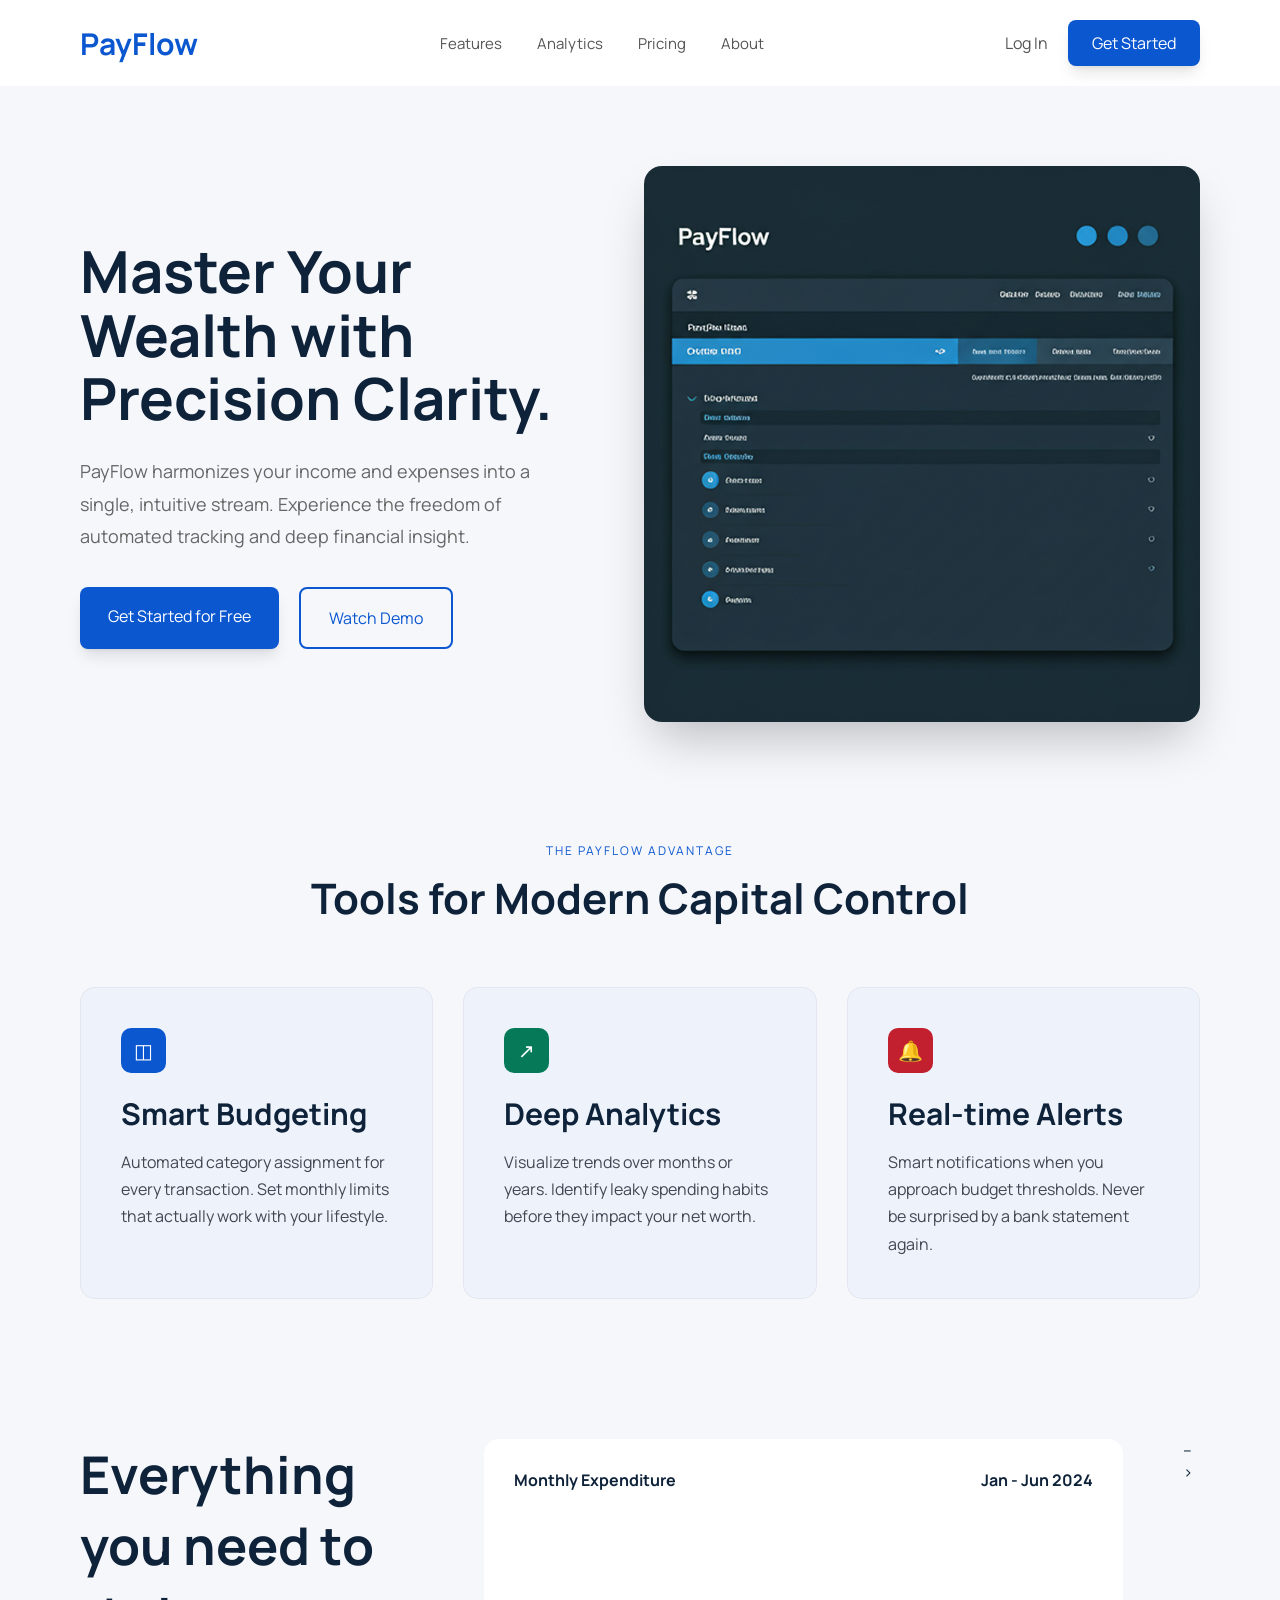
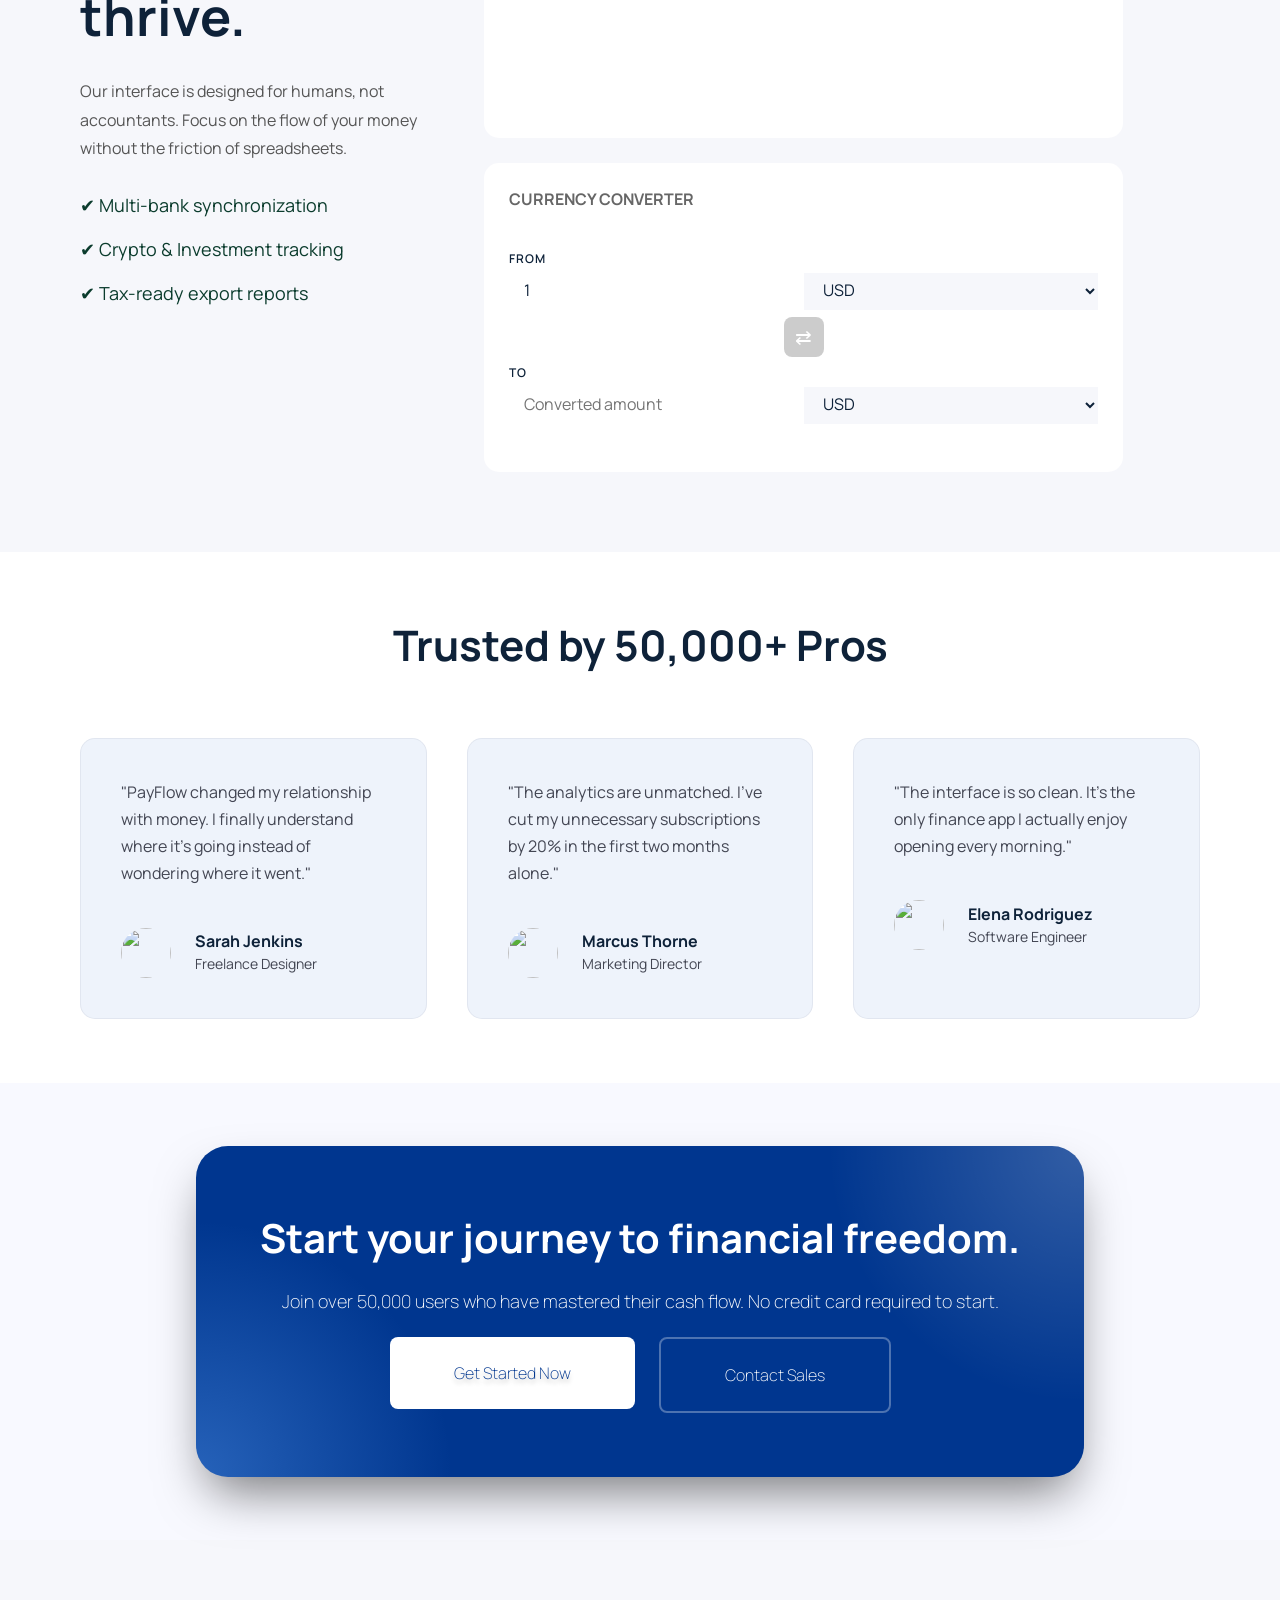
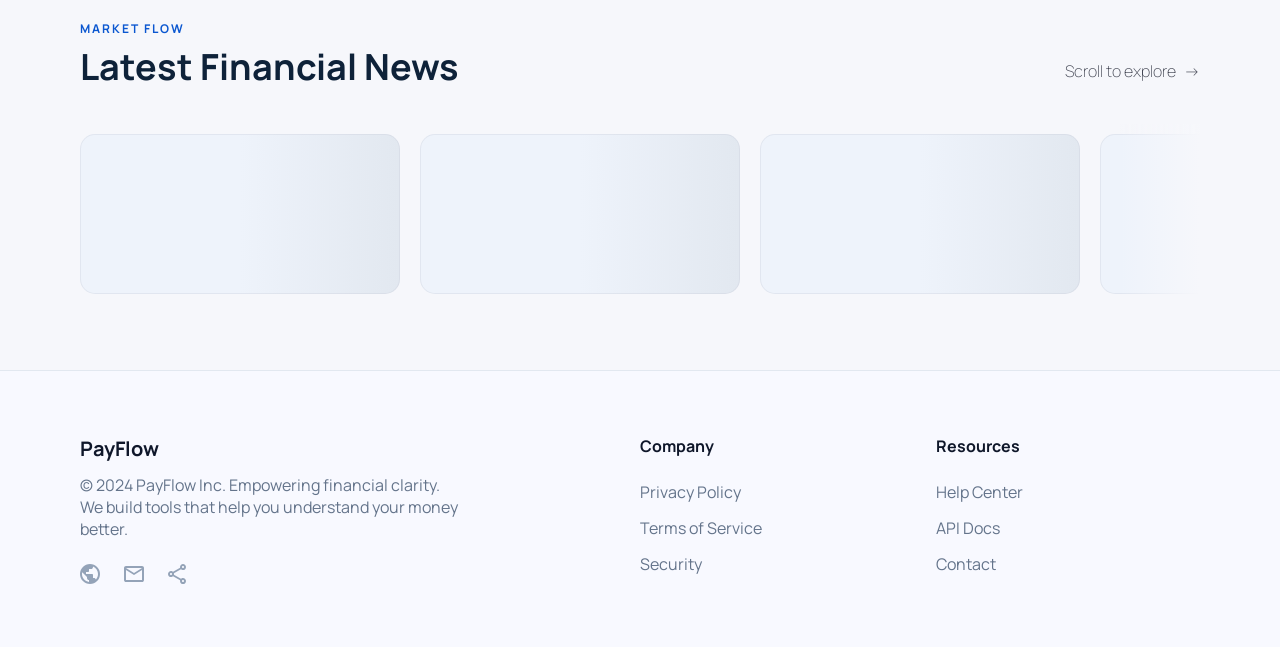
==== commit fb7917f5: "Merge branch 'main' into kenni-part" ====
--- a/index.html
+++ b/index.html
@@ -1,7 +1,8 @@
 <!-- index.html -->
 <!doctype html>
 <html lang="en">
-  <head>
+
+<head>
     <meta charset="UTF-8" />
     <meta name="viewport" content="width=device-width, initial-scale=1.0" />
     <title>PayFlow</title>
@@ -35,13 +36,9 @@
       <div class="hero-text">
         <h1>Master Your Wealth with Precision Clarity.</h1>
         <p>
-        PayFlow harmonizes your income and expenses into a single, intuitive stream. Experience the freedom of automated tracking and deep financial insight designed to help you stay in control of every transaction.
-With a clean and modern dashboard, PayFlow gives you a real-time overview of your financial health. From daily spending habits to long-term savings goals, every detail is organized in a way that is simple to understand and easy to act on.
-No more switching between apps, spreadsheets, or bank alerts. PayFlow intelligently categorizes your transactions, tracks recurring payments, and helps you identify where your money is going — all automatically.
-Whether you are managing personal finances, building better budgeting habits, or planning for future investments, PayFlow provides the clarity and confidence you need to make smarter financial decisions every day.
-Built for speed, security, and simplicity, PayFlow transforms complex financial data into meaningful insights. Stay ahead with personalized reports, spending analytics, and smart notifications that keep your financial life running smoothly.
-Join thousands of users who trust PayFlow to simplify money management and create a more balanced financial future. Your finances deserve more than tracking — they deserve intelligent flow.
-
+          PayFlow harmonizes your income and expenses into a single, intuitive
+          stream. Experience the freedom of automated tracking and deep
+          financial insight.
         </p>
         <div class="hero-buttons">
           <a href="#" class="btn-primary large button">Get Started for Free</a>
@@ -58,8 +55,8 @@
 
     <!-- ================= FEATURES ================= -->
     <section class="features-title">
-      <p>THE PAYFLOW ADVANTAGE</p>
-      <h2>Tools for Modern Capital Control</h2>
+        <p>THE PAYFLOW ADVANTAGE</p>
+        <h2>Tools for Modern Capital Control</h2>
     </section>
 
     <section class="features">
@@ -115,20 +112,20 @@
           </div>
         </div>
 
-        <div class="bottom-cards">
-          <div class="mini-card">
-            <h4>BUDGETS</h4>
-
-            <p>Housing <span>85%</span></p>
-            <div class="progress">
-              <div class="fill blue-fill"></div>
-            </div>
-
-            <p>Leisure <span>42%</span></p>
-            <div class="progress">
-              <div class="fill green-fill"></div>
-            </div>
-          </div>
+        <!-- <div class="bottom-cards">
+            <div class="mini-card">
+                <h4>BUDGETS</h4>
+
+                <p>Housing <span>85%</span></p>
+                <div class="progress">
+                    <div class="fill blue-fill"></div>
+                </div>
+
+                <p>Leisure <span>42%</span></p>
+                <div class="progress">
+                    <div class="fill green-fill"></div>
+                </div>
+            </div>
 
           <!--CURRENCY CONVERTER-->
           <div class="mini-card">
@@ -183,7 +180,7 @@
             </div>
           </div>
         </div>
-      </div>
+        </div> -->
     </section>
 
     <!-- ================= TESTIMONIAL ================= -->
@@ -277,72 +274,51 @@
     </section>
 
     <footer>
-      <div class="payflow">
-        <h6>PayFlow</h6>
-        <p>
-          © 2024 PayFlow Inc. Empowering financial clarity. We build tools that
-          help you understand your money better.
-        </p>
-        <div class="socials">
-          <svg
-            class="globe"
-            width="20"
-            height="20"
-            viewBox="0 0 20 20"
-            fill="none"
-            xmlns="http://www.w3.org/2000/svg"
-          >
-            <path
-              d="M10 20C8.61667 20 7.31667 19.7375 6.1 19.2125C4.88333 18.6875 3.825 17.975 2.925 17.075C2.025 16.175 1.3125 15.1167 0.7875 13.9C0.2625 12.6833 0 11.3833 0 10C0 8.61667 0.2625 7.31667 0.7875 6.1C1.3125 4.88333 2.025 3.825 2.925 2.925C3.825 2.025 4.88333 1.3125 6.1 0.7875C7.31667 0.2625 8.61667 0 10 0C11.3833 0 12.6833 0.2625 13.9 0.7875C15.1167 1.3125 16.175 2.025 17.075 2.925C17.975 3.825 18.6875 4.88333 19.2125 6.1C19.7375 7.31667 20 8.61667 20 10C20 11.3833 19.7375 12.6833 19.2125 13.9C18.6875 15.1167 17.975 16.175 17.075 17.075C16.175 17.975 15.1167 18.6875 13.9 19.2125C12.6833 19.7375 11.3833 20 10 20ZM9 17.95V16C8.45 16 7.97917 15.8042 7.5875 15.4125C7.19583 15.0208 7 14.55 7 14V13L2.2 8.2C2.15 8.5 2.10417 8.8 2.0625 9.1C2.02083 9.4 2 9.7 2 10C2 12.0167 2.6625 13.7833 3.9875 15.3C5.3125 16.8167 6.98333 17.7 9 17.95ZM15.9 15.4C16.5833 14.65 17.1042 13.8125 17.4625 12.8875C17.8208 11.9625 18 11 18 10C18 8.36667 17.5458 6.875 16.6375 5.525C15.7292 4.175 14.5167 3.2 13 2.6V3C13 3.55 12.8042 4.02083 12.4125 4.4125C12.0208 4.80417 11.55 5 11 5H9V7C9 7.28333 8.90417 7.52083 8.7125 7.7125C8.52083 7.90417 8.28333 8 8 8H6V10H12C12.2833 10 12.5208 10.0958 12.7125 10.2875C12.9042 10.4792 13 10.7167 13 11V14H14C14.4333 14 14.825 14.1292 15.175 14.3875C15.525 14.6458 15.7667 14.9833 15.9 15.4Z"
-              fill="#94A3B8"
-            />
-          </svg>
-          <svg
-            class="mail"
-            width="20"
-            height="16"
-            viewBox="0 0 20 16"
-            fill="none"
-            xmlns="http://www.w3.org/2000/svg"
-          >
-            <path
-              d="M2 16C1.45 16 0.979167 15.8042 0.5875 15.4125C0.195833 15.0208 0 14.55 0 14V2C0 1.45 0.195833 0.979167 0.5875 0.5875C0.979167 0.195833 1.45 0 2 0H18C18.55 0 19.0208 0.195833 19.4125 0.5875C19.8042 0.979167 20 1.45 20 2V14C20 14.55 19.8042 15.0208 19.4125 15.4125C19.0208 15.8042 18.55 16 18 16H2ZM10 9L2 4V14H18V4L10 9ZM10 7L18 2H2L10 7ZM2 4V2V4V14V4Z"
-              fill="#94A3B8"
-            />
-          </svg>
-          <svg
-            class="share"
-            width="18"
-            height="20"
-            viewBox="0 0 18 20"
-            fill="none"
-            xmlns="http://www.w3.org/2000/svg"
-          >
-            <path
-              d="M15 20C14.1667 20 13.4583 19.7083 12.875 19.125C12.2917 18.5417 12 17.8333 12 17C12 16.9 12.025 16.6667 12.075 16.3L5.05 12.2C4.78333 12.45 4.475 12.6458 4.125 12.7875C3.775 12.9292 3.4 13 3 13C2.16667 13 1.45833 12.7083 0.875 12.125C0.291667 11.5417 0 10.8333 0 10C0 9.16667 0.291667 8.45833 0.875 7.875C1.45833 7.29167 2.16667 7 3 7C3.4 7 3.775 7.07083 4.125 7.2125C4.475 7.35417 4.78333 7.55 5.05 7.8L12.075 3.7C12.0417 3.58333 12.0208 3.47083 12.0125 3.3625C12.0042 3.25417 12 3.13333 12 3C12 2.16667 12.2917 1.45833 12.875 0.875C13.4583 0.291667 14.1667 0 15 0C15.8333 0 16.5417 0.291667 17.125 0.875C17.7083 1.45833 18 2.16667 18 3C18 3.83333 17.7083 4.54167 17.125 5.125C16.5417 5.70833 15.8333 6 15 6C14.6 6 14.225 5.92917 13.875 5.7875C13.525 5.64583 13.2167 5.45 12.95 5.2L5.925 9.3C5.95833 9.41667 5.97917 9.52917 5.9875 9.6375C5.99583 9.74583 6 9.86667 6 10C6 10.1333 5.99583 10.2542 5.9875 10.3625C5.97917 10.4708 5.95833 10.5833 5.925 10.7L12.95 14.8C13.2167 14.55 13.525 14.3542 13.875 14.2125C14.225 14.0708 14.6 14 15 14C15.8333 14 16.5417 14.2917 17.125 14.875C17.7083 15.4583 18 16.1667 18 17C18 17.8333 17.7083 18.5417 17.125 19.125C16.5417 19.7083 15.8333 20 15 20ZM15 18C15.2833 18 15.5208 17.9042 15.7125 17.7125C15.9042 17.5208 16 17.2833 16 17C16 16.7167 15.9042 16.4792 15.7125 16.2875C15.5208 16.0958 15.2833 16 15 16C14.7167 16 14.4792 16.0958 14.2875 16.2875C14.0958 16.4792 14 16.7167 14 17C14 17.2833 14.0958 17.5208 14.2875 17.7125C14.4792 17.9042 14.7167 18 15 18ZM3 11C3.28333 11 3.52083 10.9042 3.7125 10.7125C3.90417 10.5208 4 10.2833 4 10C4 9.71667 3.90417 9.47917 3.7125 9.2875C3.52083 9.09583 3.28333 9 3 9C2.71667 9 2.47917 9.09583 2.2875 9.2875C2.09583 9.47917 2 9.71667 2 10C2 10.2833 2.09583 10.5208 2.2875 10.7125C2.47917 10.9042 2.71667 11 3 11ZM15 4C15.2833 4 15.5208 3.90417 15.7125 3.7125C15.9042 3.52083 16 3.28333 16 3C16 2.71667 15.9042 2.47917 15.7125 2.2875C15.5208 2.09583 15.2833 2 15 2C14.7167 2 14.4792 2.09583 14.2875 2.2875C14.0958 2.47917 14 2.71667 14 3C14 3.28333 14.0958 3.52083 14.2875 3.7125C14.4792 3.90417 14.7167 4 15 4Z"
-              fill="#94A3B8"
-            />
-          </svg>
-        </div>
-      </div>
-      <div class="company links">
-        <h6>Company</h6>
-        <ul>
-          <li>Privacy Policy</li>
-          <li>Terms of Service</li>
-          <li>Security</li>
-        </ul>
-      </div>
-      <div class="resources links">
-        <h6>Resources</h6>
-        <ul>
-          <li>Help Center</li>
-          <li>API Docs</li>
-          <li>Contact</li>
-        </ul>
-      </div>
+        <div class="payflow">
+            <h6>PayFlow</h6>
+            <p>
+                © 2024 PayFlow Inc. Empowering financial clarity. We build tools that
+                help you understand your money better.
+            </p>
+            <div class="socials">
+                <svg class="globe" width="20" height="20" viewBox="0 0 20 20" fill="none"
+                    xmlns="http://www.w3.org/2000/svg">
+                    <path
+                        d="M10 20C8.61667 20 7.31667 19.7375 6.1 19.2125C4.88333 18.6875 3.825 17.975 2.925 17.075C2.025 16.175 1.3125 15.1167 0.7875 13.9C0.2625 12.6833 0 11.3833 0 10C0 8.61667 0.2625 7.31667 0.7875 6.1C1.3125 4.88333 2.025 3.825 2.925 2.925C3.825 2.025 4.88333 1.3125 6.1 0.7875C7.31667 0.2625 8.61667 0 10 0C11.3833 0 12.6833 0.2625 13.9 0.7875C15.1167 1.3125 16.175 2.025 17.075 2.925C17.975 3.825 18.6875 4.88333 19.2125 6.1C19.7375 7.31667 20 8.61667 20 10C20 11.3833 19.7375 12.6833 19.2125 13.9C18.6875 15.1167 17.975 16.175 17.075 17.075C16.175 17.975 15.1167 18.6875 13.9 19.2125C12.6833 19.7375 11.3833 20 10 20ZM9 17.95V16C8.45 16 7.97917 15.8042 7.5875 15.4125C7.19583 15.0208 7 14.55 7 14V13L2.2 8.2C2.15 8.5 2.10417 8.8 2.0625 9.1C2.02083 9.4 2 9.7 2 10C2 12.0167 2.6625 13.7833 3.9875 15.3C5.3125 16.8167 6.98333 17.7 9 17.95ZM15.9 15.4C16.5833 14.65 17.1042 13.8125 17.4625 12.8875C17.8208 11.9625 18 11 18 10C18 8.36667 17.5458 6.875 16.6375 5.525C15.7292 4.175 14.5167 3.2 13 2.6V3C13 3.55 12.8042 4.02083 12.4125 4.4125C12.0208 4.80417 11.55 5 11 5H9V7C9 7.28333 8.90417 7.52083 8.7125 7.7125C8.52083 7.90417 8.28333 8 8 8H6V10H12C12.2833 10 12.5208 10.0958 12.7125 10.2875C12.9042 10.4792 13 10.7167 13 11V14H14C14.4333 14 14.825 14.1292 15.175 14.3875C15.525 14.6458 15.7667 14.9833 15.9 15.4Z"
+                        fill="#94A3B8" />
+                </svg>
+                <svg class="mail" width="20" height="16" viewBox="0 0 20 16" fill="none"
+                    xmlns="http://www.w3.org/2000/svg">
+                    <path
+                        d="M2 16C1.45 16 0.979167 15.8042 0.5875 15.4125C0.195833 15.0208 0 14.55 0 14V2C0 1.45 0.195833 0.979167 0.5875 0.5875C0.979167 0.195833 1.45 0 2 0H18C18.55 0 19.0208 0.195833 19.4125 0.5875C19.8042 0.979167 20 1.45 20 2V14C20 14.55 19.8042 15.0208 19.4125 15.4125C19.0208 15.8042 18.55 16 18 16H2ZM10 9L2 4V14H18V4L10 9ZM10 7L18 2H2L10 7ZM2 4V2V4V14V4Z"
+                        fill="#94A3B8" />
+                </svg>
+                <svg class="share" width="18" height="20" viewBox="0 0 18 20" fill="none"
+                    xmlns="http://www.w3.org/2000/svg">
+                    <path
+                        d="M15 20C14.1667 20 13.4583 19.7083 12.875 19.125C12.2917 18.5417 12 17.8333 12 17C12 16.9 12.025 16.6667 12.075 16.3L5.05 12.2C4.78333 12.45 4.475 12.6458 4.125 12.7875C3.775 12.9292 3.4 13 3 13C2.16667 13 1.45833 12.7083 0.875 12.125C0.291667 11.5417 0 10.8333 0 10C0 9.16667 0.291667 8.45833 0.875 7.875C1.45833 7.29167 2.16667 7 3 7C3.4 7 3.775 7.07083 4.125 7.2125C4.475 7.35417 4.78333 7.55 5.05 7.8L12.075 3.7C12.0417 3.58333 12.0208 3.47083 12.0125 3.3625C12.0042 3.25417 12 3.13333 12 3C12 2.16667 12.2917 1.45833 12.875 0.875C13.4583 0.291667 14.1667 0 15 0C15.8333 0 16.5417 0.291667 17.125 0.875C17.7083 1.45833 18 2.16667 18 3C18 3.83333 17.7083 4.54167 17.125 5.125C16.5417 5.70833 15.8333 6 15 6C14.6 6 14.225 5.92917 13.875 5.7875C13.525 5.64583 13.2167 5.45 12.95 5.2L5.925 9.3C5.95833 9.41667 5.97917 9.52917 5.9875 9.6375C5.99583 9.74583 6 9.86667 6 10C6 10.1333 5.99583 10.2542 5.9875 10.3625C5.97917 10.4708 5.95833 10.5833 5.925 10.7L12.95 14.8C13.2167 14.55 13.525 14.3542 13.875 14.2125C14.225 14.0708 14.6 14 15 14C15.8333 14 16.5417 14.2917 17.125 14.875C17.7083 15.4583 18 16.1667 18 17C18 17.8333 17.7083 18.5417 17.125 19.125C16.5417 19.7083 15.8333 20 15 20ZM15 18C15.2833 18 15.5208 17.9042 15.7125 17.7125C15.9042 17.5208 16 17.2833 16 17C16 16.7167 15.9042 16.4792 15.7125 16.2875C15.5208 16.0958 15.2833 16 15 16C14.7167 16 14.4792 16.0958 14.2875 16.2875C14.0958 16.4792 14 16.7167 14 17C14 17.2833 14.0958 17.5208 14.2875 17.7125C14.4792 17.9042 14.7167 18 15 18ZM3 11C3.28333 11 3.52083 10.9042 3.7125 10.7125C3.90417 10.5208 4 10.2833 4 10C4 9.71667 3.90417 9.47917 3.7125 9.2875C3.52083 9.09583 3.28333 9 3 9C2.71667 9 2.47917 9.09583 2.2875 9.2875C2.09583 9.47917 2 9.71667 2 10C2 10.2833 2.09583 10.5208 2.2875 10.7125C2.47917 10.9042 2.71667 11 3 11ZM15 4C15.2833 4 15.5208 3.90417 15.7125 3.7125C15.9042 3.52083 16 3.28333 16 3C16 2.71667 15.9042 2.47917 15.7125 2.2875C15.5208 2.09583 15.2833 2 15 2C14.7167 2 14.4792 2.09583 14.2875 2.2875C14.0958 2.47917 14 2.71667 14 3C14 3.28333 14.0958 3.52083 14.2875 3.7125C14.4792 3.90417 14.7167 4 15 4Z"
+                        fill="#94A3B8" />
+                </svg>
+            </div>
+        </div>
+        <div class="company links">
+            <h6>Company</h6>
+            <ul>
+                <li>Privacy Policy</li>
+                <li>Terms of Service</li>
+                <li>Security</li>
+            </ul>
+        </div>
+        <div class="resources links">
+            <h6>Resources</h6>
+            <ul>
+                <li>Help Center</li>
+                <li>API Docs</li>
+                <li>Contact</li>
+            </ul>
+        </div>
     </footer>
     <script src="https://unpkg.com/lightweight-charts@4.2.0/dist/lightweight-charts.standalone.production.js"></script>
     <script src="app.js"></script>
   </body>
-</html>
+</html>
--- a/style.css
+++ b/style.css
@@ -8,8 +8,8 @@
 
 body {
   font-family: "Manrope", sans-serif;
-  background: #000000;
-  color: #000000;
+  background: #f6f7fb;
+  color: #0e2239;
 }
 
 h2 {
@@ -20,7 +20,7 @@
 .navbar {
   width: 100%;
   padding: 20px 80px;
-  background: #000000;
+  background: #fff;
   display: flex;
   justify-content: space-between;
   align-items: center;
@@ -31,7 +31,7 @@
 .logo {
   font-size: 30px;
   font-weight: bold;
-  color: #ddf508;;
+  color: #0b57d0;
 }
 
 .nav-links {
@@ -41,7 +41,7 @@
 
 .nav-links a {
   text-decoration: none;
-  color: #ffffff;
+  color: #555;
   font-size: 15px;
 }
 
@@ -57,8 +57,8 @@
 }
 
 .btn-primary {
-  background: #000000;
-  color: #000000;
+  background: #0b57d0;
+  color: #fff;
   text-decoration: none;
   padding: 12px 24px;
   border-radius: 8px;
@@ -69,7 +69,7 @@
 
 .btn-outline {
   border: 2px solid #0b57d0;
-  color: #ddf508;;
+  color: #0b57d0;
   text-decoration: none;
   padding: 12px 24px;
   border-radius: 8px;
@@ -187,7 +187,7 @@
 }
 
 .features-title p {
-  color: #ddf508;;
+  color: #0b57d0;
   font-size: 12px;
   letter-spacing: 2px;
   margin-bottom: 10px;
@@ -205,7 +205,7 @@
 
 .card {
   flex: 1;
-  background: #ffffff;
+  background: #eef3fb;
   padding: 40px;
   border: 1px solid rgb(195, 198, 213, 0.3);
   border-radius: 15px;
@@ -235,7 +235,7 @@
   background: linear-gradient(
     120deg,
     transparent 30%,
-    rgba(0, 0, 0, 0.103),
+    rgba(30, 90, 255, 0.103),
     transparent 70%
   );
 
@@ -253,7 +253,7 @@
 
 .card:hover {
   transform: translateY(-5px);
-  box-shadow: 0 12px 30px rgba(101, 153, 238, 0.11);
+  box-shadow: 0 12px 30px rgba(11, 87, 208, 0.11);
 }
 
 .icon {
@@ -263,13 +263,13 @@
   display: flex;
   justify-content: center;
   align-items: center;
-  color: #000000;
+  color: #fff;
   font-size: 20px;
   margin-bottom: 20px;
 }
 
 .blue {
-  background: #ddf508;
+  background: #0b57d0;
 }
 .green {
   background: #067a58;
@@ -284,7 +284,7 @@
 }
 
 .card p {
-  color: #000000;
+  color: #434653;
   line-height: 1.7;
 }
 
@@ -325,7 +325,7 @@
 }
 
 .chart-card {
-  background: #000000;
+  background: white;
   padding: 30px;
   border-radius: 15px;
   margin-bottom: 25px;
@@ -390,7 +390,7 @@
 
 .blue-fill {
   width: 85%;
-  background: #ddf508;
+  background: #0b57d0;
 }
 
 .green-fill {
@@ -442,7 +442,7 @@
   /* padding: 30px; */
   border-radius: 15px;
   backdrop-filter: blur(10px);
-  border: 1px solid rgba(0, 0, 0, 0.2);
+  border: 1px solid rgba(255, 255, 255, 0.2);
   margin-bottom: 20px;
   height: 200px;
 }
@@ -456,7 +456,7 @@
 }
 
 .input-group label {
-  font-size: 12px; 
+  font-size: 12px;
   font-weight: 600;
   letter-spacing: 1px;
   text-transform: uppercase;
@@ -465,7 +465,7 @@
 .input-wrapper {
   display: flex;
   gap: 1px;
-  background: rgb(0, 0, 0);
+  background: white;
   border-radius: 8px;
 }
 
@@ -483,13 +483,13 @@
 .input-wrapper input {
   flex: 1;
   background: white;
-  color: #000000;
+  color: #0e2239;
 }
 
 .input-wrapper select {
   flex: 1;
   background: #f6f7fb;
-  color: #000000;
+  color: #0e2239;
   cursor: pointer;
 }
 
@@ -541,7 +541,7 @@
 /* ================= TESTIMONIALS SECTION ================= */
 .testimonials {
   display: flex;
-  background: #000000;
+  background: white;
   gap: 64px;
   padding: 64px 80px;
   flex-direction: column;
@@ -584,7 +584,7 @@
 
 .final-cta {
   display: flex;
-  background: #000000;
+  background: #f8f9ff;
   gap: 30px;
   padding: 63.3px 80px;
   /* flex-direction: column; */
@@ -598,12 +598,12 @@
   background:
     radial-gradient(256px circle at top right, #ffffff33, transparent),
     radial-gradient(256px circle at bottom left, #60a5fa66, transparent),
-    #5e9bfd;
+    #00368f;
 
   padding: 64px;
   border-radius: 32px;
   gap: 24px;
-  color: #000000;
+  color: white;
   justify-content: center;
   align-items: center;
   text-align: center;
@@ -641,7 +641,7 @@
 
 .cta-buttons .btn-white {
   background: #ffffff;
-  color: #000000;
+  color: #00368f;
   text-shadow: 0 4px 4px rgba(0, 0, 0, 0.25);
 }
 
@@ -652,7 +652,7 @@
 
 footer {
   display: grid;
-  background: #000000;
+  background: #f8f9ff;
   grid-template-columns: 2fr 1fr 1fr;
   gap: 32px;
   padding: 63.3px 80px;
@@ -749,7 +749,7 @@
 /* ================= NEWS SECTION ================= */
 .news-section {
   padding: 80px 80px 60px;
-  background: #000000;
+  background: #f6f7fb;
   overflow: hidden;
 }
 
@@ -923,7 +923,7 @@
 }
 
 .news-time {
-  color: #000000;
+  color: #94a3b8;
 }
 
 /* skeleton shimmer */
@@ -933,7 +933,7 @@
 }
 
 .news-card.skeleton {
- background: #000000;
+  background: linear-gradient(90deg, #eef3fb 25%, #e2e8f0 50%, #eef3fb 75%);
   background-size: 200% 100%;
   animation: shimmer 1.4s infinite;
 }
